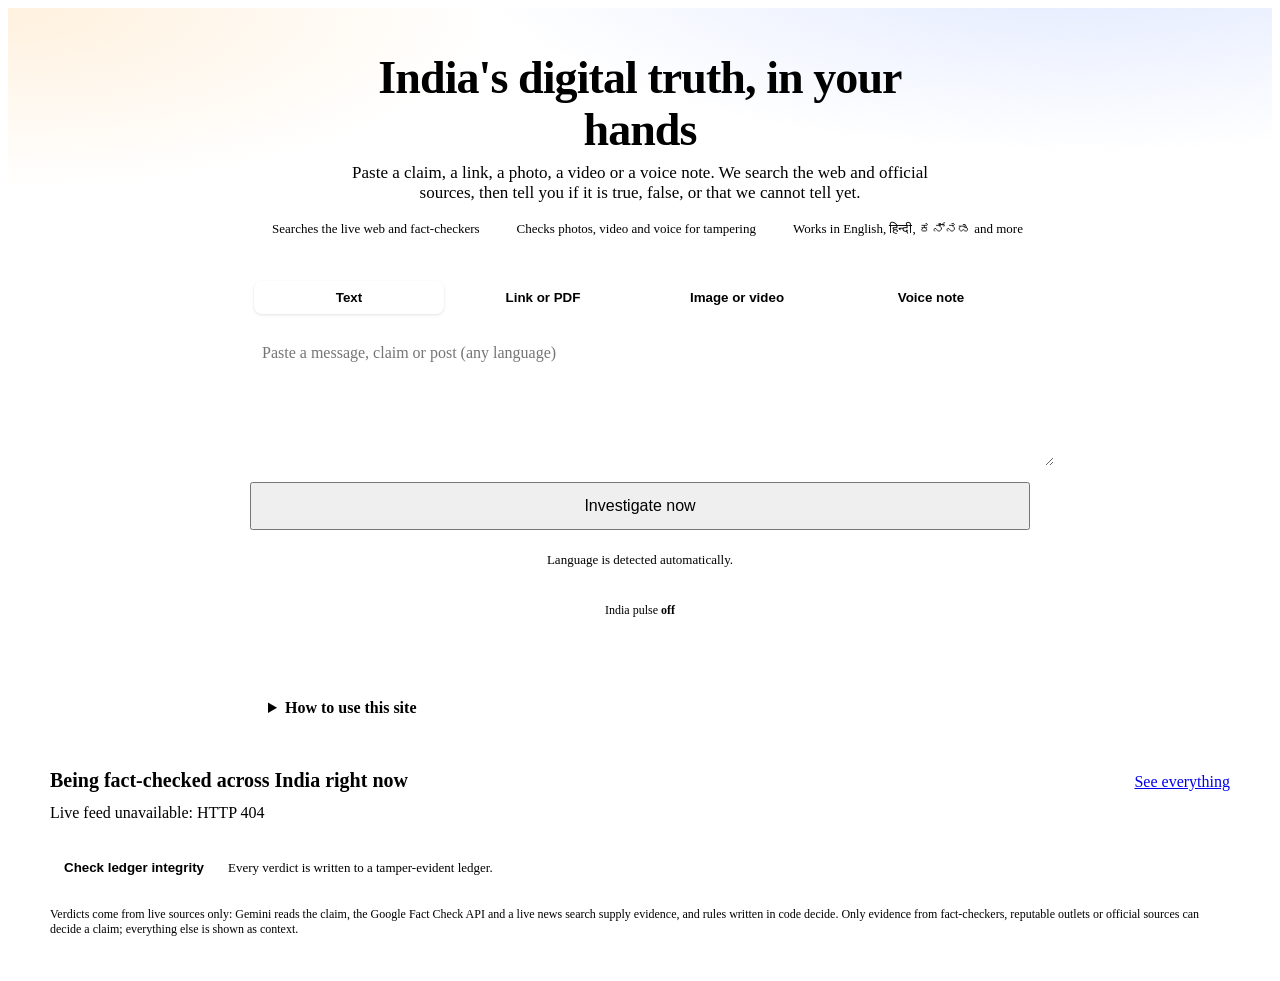
==== ui/index.html @ 0d8ef618 "F8-RK8: delete button for a session's stored checks; how-to block on the home page Co-Authored-By: C" ====
<!doctype html>
<html lang="en">
<head>
<meta charset="utf-8">
<meta name="viewport" content="width=device-width, initial-scale=1">
<title>SATYASUTRA</title>
<link rel="stylesheet" href="/static/jv.css">
<style>
  .wrap { max-width: 1180px; margin: 0 auto; padding: 0 16px; }
  .hero { background: radial-gradient(900px 300px at 85% -10%, #dfe7ff 0, transparent 70%), radial-gradient(700px 260px at 0% 0%, #fff1de 0, transparent 70%); padding: 44px 0 28px; }
  :root[data-theme="dark"] .hero { background: none; }
  .hero h1 { margin: 0 auto 8px; max-width: 14em; text-align: center; font-size: clamp(30px, 5vw, 46px); line-height: 1.12; letter-spacing: -.02em; }
  .hero .sub { text-align: center; color: var(--mute); max-width: 36em; margin: 0 auto 18px; font-size: 17px; }
  .feats { display: flex; justify-content: center; flex-wrap: wrap; gap: 10px 22px; margin: 0 0 22px; color: var(--mute); font-size: 13px; }
  .feats span { display: inline-flex; align-items: center; gap: 7px; }
  .feats i { width: 8px; height: 8px; border-radius: 50%; background: var(--accent); display: inline-block; }
  .card { background: var(--panel); border: 1px solid var(--line); border-radius: var(--radius); box-shadow: var(--shadow); padding: 18px; }
  .invest { max-width: 780px; margin: 0 auto; }
  .tabs { display: flex; gap: 4px; flex-wrap: wrap; background: var(--idle-soft); border-radius: 10px; padding: 4px; margin-bottom: 14px; }
  .tabs button { flex: 1; min-width: 70px; background: transparent; color: var(--mute); border: 0; border-radius: 8px; padding: 9px 10px; cursor: pointer; font-weight: 600; }
  .tabs button[aria-selected="true"] { background: var(--panel); color: var(--accent); box-shadow: 0 1px 3px rgba(15, 26, 58, .12); }
  .tabpanel[hidden] { display: none; }
  textarea, input[type=text] { width: 100%; background: var(--bg); color: var(--text); border: 1px solid var(--line); border-radius: 10px; padding: 12px; font: inherit; }
  textarea { min-height: 110px; resize: vertical; }
  .row { display: flex; gap: 8px; margin-top: 10px; flex-wrap: wrap; }
  .drop { display: block; border: 2px dashed var(--line); border-radius: 12px; padding: 26px 16px; text-align: center; color: var(--mute); cursor: pointer; background: var(--bg); }
  .drop:hover, .drop.over { border-color: var(--accent); background: var(--accent-soft); }
  .drop strong { display: block; color: var(--text); margin-bottom: 2px; }
  .drop + .drop { margin-top: 10px; }
  .cta { width: 100%; margin-top: 12px; padding: 13px; font-size: 16px; }
  .langs { text-align: center; color: var(--mute); font-size: 13px; margin-top: 12px; }
  .pills { display: flex; flex-wrap: wrap; gap: 8px; justify-content: center; margin-top: 14px; }
  .pill { background: var(--panel); border: 1px solid var(--line); border-radius: 999px; padding: 3px 12px; font-size: 12px; color: var(--mute); }
  .pill b { color: var(--text); } .pill.good b { color: var(--ok); } .pill.bad b { color: var(--bad); }
  .results { max-width: 780px; margin: 18px auto 0; display: grid; gap: 14px; }
  .results:empty { display: none; }
  .results > *:empty { display: none; }
  .sectionhead { display: flex; justify-content: space-between; align-items: baseline; margin: 34px 0 12px; }
  .sectionhead h2 { margin: 0; font-size: 20px; }
  .grid { display: grid; gap: 14px; grid-template-columns: repeat(auto-fill, minmax(260px, 1fr)); }
  .fc { display: flex; flex-direction: column; gap: 8px; }
  .fc .src { font-size: 12px; color: var(--mute); }
  .fc .txt { font-weight: 600; overflow-wrap: anywhere; flex: 1; }
  .fc .acts { display: flex; gap: 14px; font-size: 13px; }
  .fc .acts a { text-decoration: none; font-weight: 600; }
  .tag { display: inline-block; font-size: 11px; font-weight: 700; padding: 2px 8px; border-radius: 6px; background: var(--idle-soft); color: var(--idle); width: max-content; }
  .tag.fact { background: var(--ok-soft); color: var(--ok); } .tag.dis { background: var(--bad-soft); color: var(--bad); }
  .ledgerbar { display: flex; gap: 10px; align-items: center; flex-wrap: wrap; margin-top: 30px; color: var(--mute); font-size: 13px; }
  footer { max-width: 1180px; margin: 0 auto; padding: 24px 16px 36px; color: var(--mute); font-size: 12px; }

  /* verdict card */
  .claim { border: 1px solid var(--line); border-left-width: 6px; border-radius: 12px; padding: 16px; background: var(--panel); }
  .claim.t-bad { background: var(--bad-soft); border-color: var(--bad); } .claim.t-ok { background: var(--ok-soft); border-color: var(--ok); }
  .claim.t-warn { background: var(--warn-soft); border-color: var(--warn); } .claim.t-idle { background: var(--idle-soft); border-color: var(--idle); }
  .headline { font-size: 2rem; font-weight: 800; line-height: 1.1; margin-bottom: 4px; letter-spacing: -.01em; } .headline.bad { color: var(--bad); } .headline.ok { color: var(--ok); } .headline.warn { color: var(--warn); } .headline.idle { color: var(--idle); }
  .claim .q { margin: 8px 0 4px; font-weight: 600; font-size: 17px; }
  .advice { font-weight: 600; margin: 8px 0 10px; } .sect { font-weight: 700; margin-top: 12px; } ul.found { margin: 4px 0 8px; padding-left: 20px; } ul.found li { margin: 5px 0; } details.more { margin-top: 10px; }
  .badge { display: inline-block; padding: 2px 10px; border-radius: 6px; font-size: 12px; font-weight: 700; letter-spacing: .03em; color: #fff; }
  .REFUTED, .EDITED { background: var(--bad); } .SYNTHETIC, .SYNTHETIC_SUSPECTED, .MISSING_CONTEXT, .OUT_OF_CONTEXT { background: var(--warn); } .SUPPORTED { background: var(--ok); }
  .UNVERIFIABLE_YET, .NOT_A_CLAIM, .INCONCLUSIVE { background: var(--idle); }
  .small { color: var(--mute); font-size: 13px; }
  ul { margin: 6px 0 0; padding-left: 18px; }
  .err { color: var(--bad); margin-top: 10px; }
  .stage { position: relative; display: inline-block; max-width: 100%; margin-top: 12px; border: 1px solid var(--line); border-radius: 10px; overflow: hidden; line-height: 0; }
  .stage img { max-width: 100%; max-height: 360px; display: block; }
  .stage img.heat { position: absolute; inset: 0; width: 100%; height: 100%; max-height: none; opacity: .7; pointer-events: none; }
  .film { display: flex; gap: 8px; flex-wrap: wrap; margin-top: 12px; }
  .frame { width: 150px; } .frame .stage { margin-top: 0; width: 150px; } .frame .stage img { max-height: none; width: 100%; }
  .frame.flag .stage { border-color: var(--bad); box-shadow: 0 0 0 2px var(--bad); }
  .frame .cap { font-size: 12px; color: var(--mute); margin-top: 2px; }
  .toggle { margin-top: 6px; }
  .trace { border-left: 3px solid var(--accent-soft); padding-left: 12px; }
  .step { font-size: 13px; margin: 4px 0; color: var(--mute); } .step b { color: var(--text); font-weight: 600; }
  .step.run b::after { content: " ..."; color: var(--accent); } .step.tool { margin-left: 14px; }
  .chips { display: flex; flex-wrap: wrap; gap: 6px; margin-top: 8px; }
  .chip { border: 1px solid var(--line); border-radius: 999px; padding: 2px 10px; font-size: 12px; text-decoration: none; color: var(--text); background: var(--panel); }
  .spin { display: none; margin-left: 4px; color: var(--mute); align-self: center; }
  button.ghost, .toggle { background: transparent; color: var(--accent); border: 1px solid var(--line); border-radius: 8px; padding: 8px 14px; cursor: pointer; font-weight: 600; }
  button.ghost:disabled { opacity: .5; }
  .why{margin-top:8px}.whyrow{margin:6px 0;padding:6px 8px;border-left:3px solid var(--line)}.bar{display:inline-block;width:90px;height:8px;background:var(--idle-soft);border-radius:4px;vertical-align:middle;overflow:hidden}.bar>span{display:block;height:100%;background:var(--ok)}.bar>span.neg{background:var(--bad)}
</style>
</head>
<body>
<div class="hero">
  <div class="wrap">
    <h1>India's digital truth, in your hands</h1>
    <p class="sub">Paste a claim, a link, a photo, a video or a voice note. We search the web and official sources, then tell you if it is true, false, or that we cannot tell yet.</p>
    <div class="feats"><span><i></i>Searches the live web and fact-checkers</span><span><i></i>Checks photos, video and voice for tampering</span><span><i></i>Works in English, हिन्दी, ಕನ್ನಡ and more</span></div>

    <div class="card invest">
      <div class="tabs" role="tablist" id="tabs">
        <button role="tab" data-tab="text" aria-selected="true">Text</button>
        <button role="tab" data-tab="link" aria-selected="false">Link or PDF</button>
        <button role="tab" data-tab="image" aria-selected="false">Image or video</button>
        <button role="tab" data-tab="audio" aria-selected="false">Voice note</button>
      </div>

      <div class="tabpanel" data-panel="text">
        <textarea id="text" placeholder="Paste a message, claim or post (any language)"></textarea>
        <input type="hidden" id="uri">
        <button class="btn cta" id="go">Investigate now</button>
        <div class="row"><span class="spin" id="spin">working...</span></div>
      </div>

      <div class="tabpanel" data-panel="link" hidden>
        <div class="row" style="margin-top:0"><input type="text" id="pageUrl" placeholder="Paste a public web page address (https://...)" style="flex:1"><button class="btn" id="pageGo">Read page</button></div>
        <label class="drop" style="margin-top:10px"><input type="file" id="pdf" accept="application/pdf" hidden><strong>Drop a PDF circular here or click to choose</strong>PDF, read in code; only public pages, we never get past a login or a block</label>
      </div>

      <div class="tabpanel" data-panel="image" hidden>
        <label class="drop"><input type="file" id="file" accept="image/*,video/*" hidden><strong>Drop an image or video here or click to choose</strong>Checked against fact-checkers' past articles and for editing. AI-generated video and face-swaps are not detected.</label>
        <label class="drop"><input type="file" id="notice" accept="image/*" hidden><strong>A notice or message screenshot?</strong>We copy its text, then check links, scam wording and who it claims to be from.</label>
      </div>

      <div class="tabpanel" data-panel="audio" hidden>
        <label class="drop"><input type="file" id="audio" accept="audio/*,.ogg,.opus,.m4a,.mp3,.wav" hidden><strong>Drop a voice note here or click to choose</strong>We transcribe it, check what it says, and test whether the voice is synthetic.</label>
        <div id="voiceOut" class="small"></div>
      </div>
      <div class="langs">Language is detected automatically.</div>
    </div>
    <div class="pills" id="pills"></div>
  </div>
</div>

<div class="wrap">
  <div class="results">
    <div class="card trace" id="trace" style="display:none"></div>
    <div id="links"></div>
    <details class="card" style="margin-top:14px"><summary><b>How to use this site</b></summary>
      <ol>
        <li><b>Text:</b> paste a forwarded message or claim, press Investigate. You see each step live, then the verdict with its sources. "Cannot tell" is an honest answer.</li>
        <li><b>Link or PDF, Image or video, Voice note:</b> use the other tabs. Image and video checks show tampering signals, never "this is real".</li>
        <li><b>If a call feels like a scam:</b> open <a href="/guard">Call guard</a>, put the call on speaker, and watch the screen go amber or red.</li>
        <li><b>If private pictures are being shared or threatened:</b> open <a href="/help">Private help</a>. It keeps nothing and has a one-tap exit.</li>
        <li><b>After a check:</b> build a shareable Trust report, or delete the stored record of your checks.</li>
      </ol>
    </details>
    <div id="out"></div>
    <div id="act"></div>
    <div id="rep"></div>
    <div id="noticeOut"></div>
    <div id="docOut"></div>
    <div id="mediaOut"></div>
  </div>

  <div class="sectionhead"><h2>Being fact-checked across India right now</h2><a href="/officials">See everything</a></div>
  <div class="grid" id="clusters"><div class="small">Loading...</div></div>

  <div class="ledgerbar"><button class="ghost" id="chain">Check ledger integrity</button><span>Every verdict is written to a tamper-evident ledger.</span></div>
</div>

<footer>
  Verdicts come from live sources only: Gemini reads the claim, the Google Fact Check API and a live news search supply evidence, and rules written in code decide.
  Only evidence from fact-checkers, reputable outlets or official sources can decide a claim; everything else is shown as context.
</footer>

<script>
const $ = (id) => document.getElementById(id);
const el = (tag, cls, text) => { const e = document.createElement(tag); if (cls) e.className = cls; if (text !== undefined) e.textContent = text; return e; };

async function api(path, opts) {
  const r = await fetch(path, opts);
  let body = null;
  try { body = await r.json(); } catch (_) {}
  if (!r.ok) throw new Error((body && body.detail) ? (typeof body.detail === "string" ? body.detail : JSON.stringify(body.detail)) : "HTTP " + r.status);
  return body;
}

function pill(label, value, cls) {
  const p = el("span", "pill " + (cls || ""));
  p.append(label + " ");
  p.append(Object.assign(el("b"), { textContent: value }));
  return p;
}

async function refreshPills() {
  const box = $("pills"); const items = [];
  try { const s = await api("/pulse"); const ok = Object.values(s.sources).filter((x) => x.startsWith("ok")).length; items.push(pill("live Indian sources", ok + "/" + Object.keys(s.sources).length, "good"), pill("headlines read", s.headlines_read)); }
  catch (_) { items.push(pill("India pulse", "off", "bad")); }
  try { const h = await api("/health"); items.push(pill("ledger rows", h.ledger_entries)); } catch (_) {}
  box.replaceChildren(...items);
}

async function refreshClusters() {
  const box = $("clusters");
  try {
    const d = await api("/pulse");
    const when = (iso) => { if (!iso) return ""; const m = Math.round((Date.now() - new Date(iso)) / 60000); return m < 90 ? Math.max(m, 1) + " min ago" : m < 2880 ? Math.round(m / 60) + " h ago" : Math.round(m / 1440) + " d ago"; };
    const rows = [...d.rumours.slice(0, 6).map((r) => ({ text: r.text, tag: "Fact-checked by " + r.outlet, cls: "fact", at: r.published_at, url: r.url, dis: r.topic === "disaster" })), ...d.stories.filter((g) => g.language === "en").slice(0, 3).map((g) => ({ text: g.text, tag: g.size + " outlets carry it", cls: "", at: g.latest, url: g.items[0].url, dis: g.topic === "disaster" }))];
    if (!rows.length) { box.textContent = "Nothing yet."; return; }
    box.replaceChildren(...rows.map((c) => {
      const card = el("div", "card fc"); const tag = el("span", "tag " + (c.dis ? "dis" : c.cls), c.dis ? "Disaster-related" : c.tag);
      card.append(tag, el("div", "txt", c.text), el("div", "src", (c.dis ? c.tag + " · " : "") + when(c.at)));
      const acts = el("div", "acts"); const a = el("a", "", "Read"); a.href = c.url; a.target = "_blank"; a.rel = "noopener";
      const use = el("a", "", "Check this"); use.href = "#"; use.onclick = (e) => { e.preventDefault(); selectTab("text"); $("text").value = c.text; $("uri").value = ""; window.scrollTo({ top: 0, behavior: "smooth" }); $("text").focus(); };
      acts.append(use, a); card.append(acts); return card;
    }));
  } catch (e) { box.textContent = "Live feed unavailable: " + e.message; }
}

function selectTab(name) {
  document.querySelectorAll("#tabs button").forEach((b) => b.setAttribute("aria-selected", String(b.dataset.tab === name)));
  document.querySelectorAll(".tabpanel").forEach((p) => { p.hidden = p.dataset.panel !== name; });
}
document.querySelectorAll("#tabs button").forEach((b) => { b.onclick = () => selectTab(b.dataset.tab); });
document.querySelectorAll("label.drop").forEach((drop) => {
  const input = drop.querySelector("input[type=file]"), title = drop.querySelector("strong"), first = title.textContent;
  ["dragenter", "dragover"].forEach((ev) => drop.addEventListener(ev, (e) => { e.preventDefault(); drop.classList.add("over"); }));
  ["dragleave", "drop"].forEach((ev) => drop.addEventListener(ev, (e) => { e.preventDefault(); drop.classList.remove("over"); }));
  drop.addEventListener("drop", (e) => { if (e.dataTransfer.files.length) { input.files = e.dataTransfer.files; input.dispatchEvent(new Event("change", { bubbles: true })); } });
  input.addEventListener("change", () => { title.textContent = input.files.length ? input.files[0].name : first; });
});

const SVG = "http://www.w3.org/2000/svg";
function spreadChart(timeline) {
  const w = 320, h = 90, top = Math.max(1, ...timeline.map((p) => p.posts));
  const svg = document.createElementNS(SVG, "svg"); svg.setAttribute("viewBox", "0 0 " + w + " " + h); svg.setAttribute("width", "100%");
  const line = (key, color) => {
    const pts = timeline.map((p, i) => (i * w / Math.max(1, timeline.length - 1)).toFixed(1) + "," + (h - 4 - (p[key] / top) * (h - 8)).toFixed(1)).join(" ");
    const pl = document.createElementNS(SVG, "polyline"); pl.setAttribute("points", pts); pl.setAttribute("fill", "none"); pl.setAttribute("stroke", color); pl.setAttribute("stroke-width", "2"); return pl;
  };
  svg.append(line("posts", "#6ea8fe"), line("accounts", "#f0b429"));
  return svg;
}

function fmtSpan(s) { return s < 90 ? Math.round(s) + " s" : (s / 60).toFixed(1) + " min"; }

async function showTrace(id) {
  const sec = $("traceSection"), box = $("traceOut"); sec.hidden = false; box.textContent = "Loading...";
  try {
    const t = await api("/fastclock/cluster/" + id);
    const parts = [];
    if (t.first_post) {
      const f = el("div", "claim"); f.append(el("div", "small", "First post we saw (account " + t.first_post.account + ", " + new Date(t.first_post.seen_at).toLocaleTimeString() + ")"), el("div", "q", t.first_post.text));
      if (t.first_post.url) { const a = el("a", "", "open post"); a.href = t.first_post.url; a.target = "_blank"; a.rel = "noopener"; f.append(a); }
      parts.push(f);
    }
    parts.push(el("div", "small", t.posts_seen + " posts from " + t.distinct_accounts_stored + " accounts over " + fmtSpan(t.span_s) + (t.stored_all_posts ? "" : " (only the earliest " + t.posts_stored + " posts are stored; accounts counted among those)")));
    const legend = el("div", "small"); legend.append(Object.assign(el("span"), { textContent: "blue: posts, yellow: distinct accounts (cumulative)" })); parts.push(spreadChart(t.timeline), legend);
    if (t.variants.length > 1) {
      parts.push(el("div", "small", "Wording changes (" + t.variants_total + " distinct versions):"));
      t.variants.forEach((v, i) => {
        const d = el("div", "claim"); d.append(el("div", "small", "version " + (i + 1) + " - first seen +" + fmtSpan(v.first_seen_s) + ", " + v.posts + " post(s)"));
        if (v.diff_from_previous.length) d.append(el("div", "small", v.diff_from_previous.map((o) => (o.op === "added" ? "+ " : "- ") + o.text).join("   ")));
        else d.append(el("div", "q", v.text));
        parts.push(d);
      });
    }
    parts.push(el("div", "small", t.scope_note));
    box.replaceChildren(...parts);
  } catch (e) { box.textContent = "Trace unavailable: " + e.message; }
}

async function spreadLine(text, box) {
  try {
    const m = await api("/pulse/match?text=" + encodeURIComponent(text));
    if (!m.stories.length && !m.fact_checks.length) { box.textContent = "Not in today's Indian headlines or in the fact-checkers' latest articles that we read (this does not mean it is not spreading, e.g. on WhatsApp)."; return; }
    box.textContent = "Already in the news right now: ";
    m.fact_checks.forEach((r) => { const a = el("a", "", r.outlet + " fact-check"); a.href = r.url; a.target = "_blank"; a.rel = "noopener"; box.append(a, " "); });
    m.stories.forEach((g) => box.append(el("span", "", g.size + " outlets (" + g.outlets.slice(0, 3).join(", ") + ") ")));
  } catch (_) { box.textContent = ""; }
}

function bar(v) {
  const w = el("span", "bar"); const i = el("span", v < 0 ? "neg" : ""); i.style.width = Math.min(100, Math.abs(v) * 100) + "%"; w.append(i); return w;
}

function explainClaim(x) {
  const d = el("details", "why"); d.append(el("summary", "", "Why this verdict (SHAP-style breakdown)"));
  d.append(el("div", "small", x.method));
  if (!x.evidence.length) d.append(el("div", "small", "No evidence was found, so there is nothing to attribute."));
  x.evidence.forEach((r) => {
    const row = el("div", "whyrow");
    row.append(el("div", "", (r.publisher || "source") + (r.rating ? ": " + r.rating : "") + (r.decided ? "  [used to decide]" : "  [not used]")));
    if (r.shapley !== null) { const line = el("div", "small"); line.append(bar(r.shapley), " credit " + r.shapley.toFixed(2)); row.append(line); }
    row.append(el("div", "small", r.flips_verdict_if_removed ? "Removing this would change the verdict." : "Removing this alone would not change the verdict."));
    if (r.why_not_used) row.append(el("div", "small", "Why not used: " + r.why_not_used));
    if (r.words) row.append(el("div", "small", "Shared words: " + (r.words.shared.join(", ") || "none") + ". Only in the claim: " + (r.words.only_in_claim.join(", ") || "none") + ". Only in the review: " + (r.words.only_in_review.join(", ") || "none") + "."));
    d.append(row);
  });
  if (x.counterfactuals.length) { d.append(el("div", "small", "What would change it")); const u = el("ul"); x.counterfactuals.forEach((c) => u.append(el("li", "small", c))); d.append(u); }
  d.append(el("div", "small", x.not_attributed));
  return d;
}

function explainMedia(x) {
  const d = el("details", "why"); d.append(el("summary", "", "Why this result (SHAP-style breakdown)"));
  d.append(el("div", "small", x.method));
  x.signals.forEach((s) => {
    const row = el("div", "whyrow"); row.append(el("div", "", s.signal));
    if (s.score !== undefined) row.append(el("div", "small", s.score === null ? "no score" : "score " + s.score.toFixed(2) + ", cut " + s.cut + ", " + (s.over_cut ? "over" : "under") + " the cut by " + Math.abs(s.margin).toFixed(2)));
    else row.append(el("div", "small", s.matches + " match(es). " + s.meaning));
    const line = el("div", "small"); line.append(bar(s.shapley), " credit " + s.shapley.toFixed(2)); row.append(line);
    d.append(row);
  });
  d.append(el("div", "small", x.pixel_level));
  return d;
}

async function newsLine(text, box) {
  try {
    const n = await api("/news/check?text=" + encodeURIComponent(text));
    if (n.status === "reported") {
      box.append("In the news (context, not proof that it is true): ");
      n.hits.forEach((h, i) => { const a = el("a", "", h.publisher + ": " + h.title); a.href = h.url; a.target = "_blank"; a.rel = "noopener"; if (i) box.append(" | "); box.append(a); });
    } else box.textContent = n.note;
  } catch (_) { box.textContent = ""; }
}

let deva = null;
function loadFont() {
  if (!deva) { deva = new FontFace("NotoDeva", "url(/assets/fonts/NotoSansDevanagari.ttf)"); deva.load().then((f) => document.fonts.add(f)).catch(() => {}); }
  return deva.loaded || Promise.resolve();
}

function wrap(ctx, text, maxW) {
  const lines = []; let line = "";
  text.split(/\s+/).forEach((w) => { const t = line ? line + " " + w : w; if (ctx.measureText(t).width > maxW && line) { lines.push(line); line = w; } else line = t; });
  if (line) lines.push(line);
  return lines;
}

async function drawCard(spec) {
  await loadFont();
  const W = 1080, pad = 64, font = (px, w) => (w || "") + " " + px + "px NotoDeva, system-ui, sans-serif";
  const c = document.createElement("canvas"), ctx = c.getContext("2d"); c.width = W; c.height = 2000;
  const blocks = [["claim_label", 30, "600"], ["claim", 44, ""], ["sentence", 38, ""], ["source", 30, ""]];
  const measure = (text, px, w) => { ctx.font = font(px, w); return wrap(ctx, text, W - 2 * pad); };
  const claimLines = measure(spec.claim, 44, ""), sentLines = measure(spec.sentence, 38, ""), srcLines = measure(spec.links[0].replace(/^https:\/\//, ""), 28, "");
  const head = 190, height = head + 60 + 40 + claimLines.length * 58 + 50 + sentLines.length * 52 + 64 + 36 + srcLines.length * 40 + 60 + 50 + 80;
  c.height = height; ctx.fillStyle = "#fff"; ctx.fillRect(0, 0, W, height);
  ctx.fillStyle = spec.color; ctx.fillRect(0, 0, W, head);
  ctx.fillStyle = "#fff"; ctx.font = font(78, "700"); ctx.textBaseline = "middle"; ctx.fillText(spec.headline, pad, head / 2);
  let y = head + 60; ctx.textBaseline = "alphabetic"; ctx.fillStyle = "#555"; ctx.font = font(28, "600"); ctx.fillText(spec.claim_label, pad, y);
  y += 40; ctx.fillStyle = "#111"; ctx.font = font(44, ""); claimLines.forEach((l) => { y += 58; ctx.fillText(l, pad, y); });
  y += 50; ctx.font = font(38, ""); sentLines.forEach((l) => { y += 52; ctx.fillText(l, pad, y); });
  y += 64; ctx.fillStyle = "#555"; ctx.font = font(26, "600"); ctx.fillText(spec.source_label, pad, y);
  ctx.fillStyle = "#0b57d0"; ctx.font = font(28, ""); srcLines.forEach((l) => { y += 40; ctx.fillText(l, pad, y); });
  y += 60; ctx.fillStyle = "#111"; ctx.font = font(32, "700"); ctx.fillText(spec.footer, pad, y);
  y += 50; ctx.fillStyle = "#777"; ctx.font = font(24, ""); ctx.fillText(spec.ledger, pad, y);
  return c;
}

async function makeCard(claim, box) {
  box.textContent = "Making the card...";
  try {
    const spec = await api("/card/spec", { method: "POST", headers: { "Content-Type": "application/json" }, body: JSON.stringify({ claim }) });
    const canvas = await drawCard(spec); canvas.style.maxWidth = "100%"; canvas.style.border = "1px solid #8884"; canvas.style.borderRadius = "8px";
    const dl = el("a", "", "Download the card (PNG)"); dl.href = "#"; dl.onclick = (e) => { e.preventDefault(); canvas.toBlob((b) => { const u = URL.createObjectURL(b), a = document.createElement("a"); a.href = u; a.download = spec.filename + ".png"; a.click(); setTimeout(() => URL.revokeObjectURL(u), 1000); }); };
    box.replaceChildren(canvas, el("div"), dl, el("div", "small", "The card carries the answer and the source link, never the original image or video. " + (spec.lang === "hi" ? "The Hindi wording has not been reviewed by a native speaker." : "")));
  } catch (e) { box.textContent = e.message; }
}

const SAY = {
  REFUTED: ["This is false.", "bad", "Do not forward it. Share the correction instead."],
  SUPPORTED: ["This checks out.", "ok", "A trusted fact-check agrees with it."],
  MISSING_CONTEXT: ["This is misleading.", "warn", "Part of it may be true, but important context is missing. Do not forward it as it is."],
  UNVERIFIABLE_YET: ["We can't confirm this yet.", "idle", "Do not forward it until a source you trust confirms it."],
  NOT_A_CLAIM: ["There is nothing here to check.", "idle", ""],
};
const SURE = { high: "We are confident in this.", medium: "We are fairly sure.", low: "There is little to go on, so treat this as a first look." };

function renderClaim(c) {
  const [headline, tone, advice] = SAY[c.label] || [c.label, "idle", ""];
  const box = el("div", "claim t-" + tone);
  const head = el("div", "headline " + tone, headline);
  box.append(head, el("div", "q", "“" + c.text + "”"));
  if (c.quote && c.quote !== c.text) box.append(el("div", "small", "original: " + c.quote));
  box.append(el("div", "small", SURE[c.confidence_band] || ""));
  const viaNews = c.label === "SUPPORTED" && c.citations && c.citations.length && c.citations.every((e) => e.route === "web");
  if (advice) box.append(el("div", "advice", viaNews ? "Several reputable news outlets report this as fact. News can repeat itself and can be wrong, so this is a good sign, not a guarantee." : advice));

  const found = el("ul", "found"); box.append(el("div", "sect", "What we found"), found);
  if (c.citations && c.citations.length) {
    c.citations.filter((e) => e.route === "web").forEach((e) => { const li = el("li"); const a = el("a", "", e.publisher); a.href = e.url; a.target = "_blank"; a.rel = "noopener"; li.append(a, ": “" + e.reviewed_claim + "” " + (e.reviewed_at ? "(" + e.reviewed_at.slice(0, 10) + ") " : "") + (e.role === "supports" ? "– reports it as fact." : "– says it is false.")); found.append(li); });
    const groups = new Map();
    c.citations.filter((e) => e.route !== "web").forEach((e) => { const k = (e.publisher || "") + "|" + (e.rating || ""); if (!groups.has(k)) groups.set(k, { e, n: 0 }); groups.get(k).n++; });
    groups.forEach(({ e, n }) => { const li = el("li"); const a = el("a", "", e.publisher || "A fact-checker"); a.href = e.url; a.target = "_blank"; a.rel = "noopener"; li.append(a, " rated this claim " + (e.rating ? "“" + e.rating + "”" : "(see the link)") + (n > 1 ? " (" + n + " reviews)" : "") + "."); found.append(li); });
  } else found.append(el("li", "", "No fact-checker we search has covered this claim."));
  (c.reasons || []).filter((r) => r.startsWith("web news search unavailable") || r.startsWith("official-text check unavailable")).forEach((r) => found.append(el("li", "err", "One of our live checks could not run just now (" + r.slice(r.indexOf("(") + 1, r.indexOf(")")) + "), so \"nothing found\" may not be the real answer. Press Verify again in a minute.")));
  const news = el("li"); found.append(news); if (c.label === "UNVERIFIABLE_YET" || c.label === "NOT_A_CLAIM") newsLine(c.text, news); else news.remove();
  const spread = el("li"); found.append(spread); spreadLine(c.text, spread);
  if (c.entities && c.entities.length) {
    c.entities.filter((e) => e.died).forEach((e) => found.append(el("li", "", "Wikidata lists a date of death for " + e.label + ": " + e.died + (e.died_references ? " (the entry cites " + e.died_references + " source" + (e.died_references > 1 ? "s" : "") + ")" : " (no source cited)") + ". It is volunteer-edited and can be wrong, so this is a hint, not a check.")));
    const chips = el("div", "chips");
    c.entities.forEach((e) => { const a = el("a", "chip", e.label + (e.description ? " - " + e.description : "")); a.href = e.url; a.target = "_blank"; a.rel = "noopener"; a.title = "Wikidata " + e.id + " (context only)"; chips.append(a); });
    box.append(el("div", "small", "People and things named in it:"), chips);
  }
  if (["REFUTED", "SUPPORTED", "MISSING_CONTEXT"].includes(c.label) && ["medium", "high"].includes(c.confidence_band)) {
    const cardBox = el("div", "small"); const b = el("button", "ghost toggle", "Make a shareable correction card"); b.onclick = () => makeCard(c, cardBox); box.append(b, cardBox);
  }

  const more = el("details", "more"); more.append(el("summary", "small", "How we decided (for auditors)"));
  if (c.reasons && c.reasons.length) { const u = el("ul"); c.reasons.forEach((r) => u.append(el("li", "", r))); more.append(u); }
  if (c.related && c.related.length) {
    more.append(el("div", "small", "Related reviews (not used to decide)"));
    const u = el("ul");
    c.related.forEach((r) => { const li = el("li"); const a = el("a", "", (r.publisher || "source") + ": " + (r.rating || "")); a.href = r.url; a.target = "_blank"; a.rel = "noopener"; li.append(a, " ", el("span", "small", "match " + r.relevance + ". " + r.why_not_used)); u.append(li); });
    more.append(u);
  }
  if (c.explanation && c.explanation.method) more.append(explainClaim(c.explanation));
  const foot = el("div", "small"); const a = el("a", "", "ledger entry #" + c.ledger_seq + " (tamper-evident record of this answer)"); a.href = "/ledger/" + c.ledger_seq; a.target = "_blank"; foot.append(a);
  more.append(foot); box.append(more);
  return box;
}

function showResult(body, out) {
  out.replaceChildren();
  if (!body.claims.length) out.append(el("div", "claim small", "No checkable claim found in this text (" + body.extraction.status + "). Opinions and chatter are not claims."));
  body.claims.forEach((c) => out.append(renderClaim(c)));
}

const RECS = {};
const safeName = (f) => f.name.replace(/[^\x20-\x7e]/g, "_").slice(0, 100);
function remember(kind, id) {
  try { const h = JSON.parse(localStorage.getItem("jv_history") || "[]"); if (!h.includes(id)) { h.unshift(id); localStorage.setItem("jv_history", JSON.stringify(h.slice(0, 200))); } } catch (_) {}
}
function offerReport(kind, id) {
  if (!id) return;
  remember(kind, id);
  RECS[kind] = id;
  const box = $("rep"); box.replaceChildren();
  const n = Object.keys(RECS).length;
  const card = el("div", "claim"); card.append(el("div", "small", "Trust report: one page with the verdict, the evidence, the sources, the graph and the limits, as a shareable link. It covers " + n + " submission" + (n > 1 ? "s" : "") + " from this session (" + Object.keys(RECS).join(", ") + ")."));
  const mk = (lang, label) => { const b = el("button", "ghost toggle", label); b.onclick = async () => { b.disabled = true; try { const r = await api("/report/build", { method: "POST", headers: { "Content-Type": "application/json" }, body: JSON.stringify({ record_ids: Object.values(RECS), lang }) }); window.open(r.url, "_blank"); } catch (e) { card.append(el("div", "err", "Could not build the report: " + e.message)); } b.disabled = false; }; return b; };
  const clear = el("button", "ghost toggle", "Start a new report"); clear.onclick = () => { Object.keys(RECS).forEach((k) => delete RECS[k]); box.replaceChildren(); };
  const del = el("button", "ghost toggle", "Delete these checks"); del.onclick = async () => {
    if (!confirm("Delete the stored record of these checks from the server and from this browser?")) return;
    const ids = Object.values(RECS);
    await Promise.all(ids.map((i) => fetch("/records/" + i, { method: "DELETE" }).catch(() => {})));
    try { const h = JSON.parse(localStorage.getItem("jv_history") || "[]").filter((x) => !ids.includes(x)); localStorage.setItem("jv_history", JSON.stringify(h)); } catch (_) {}
    Object.keys(RECS).forEach((k) => delete RECS[k]); box.replaceChildren(el("div", "small", "Deleted."));
  };
  card.append(mk("en", "Build trust report"), " ", mk("hi", "रिपोर्ट हिन्दी में"), " ", clear, " ", del);
  box.append(card);
}

function streamAgent(text) {
  return new Promise((resolve) => {
    const trace = $("trace"), out = $("out");
    trace.style.display = ""; trace.replaceChildren();
    const open = {}; let gotResult = false;
    const es = new EventSource("/agent/stream?text=" + encodeURIComponent(text));
    const add = (cls, label, detail) => { const d = el("div", "step " + cls); d.append(Object.assign(el("b"), { textContent: label }), detail ? " " + detail : ""); trace.append(d); return d; };
    const finish = () => {
      es.close();
      if (trace.children.length && !trace.querySelector("details")) { const d = el("details"); d.append(el("summary", "small", "How the check ran (" + trace.children.length + " steps)")); [...trace.children].forEach((c) => d.append(c)); trace.append(d); }
      resolve(gotResult);
    };
    es.addEventListener("node_started", (m) => { const e = JSON.parse(m.data); open[e.node] = add("run", e.node); });
    es.addEventListener("tool_call", (m) => { const e = JSON.parse(m.data); add("tool", e.data.name, e.data.summary); });
    es.addEventListener("node_finished", (m) => { const e = JSON.parse(m.data); if (open[e.node]) { open[e.node].classList.remove("run"); open[e.node].append(" " + e.elapsed_ms + " ms"); } });
    es.addEventListener("error", (m) => { if (m.data) { const e = JSON.parse(m.data); add("", "failed", (e.node || "") + " " + e.data.type); out.replaceChildren(el("div", "err", e.data.type === "ModelBusy" ? "The language model is at its free-tier limit or unreachable right now. Nothing was checked and nothing was guessed. If it is the per-minute limit, try again shortly; if it is the daily allowance, it resets later and waiting a minute will not help." : "The run stopped at " + (e.node || "a step") + " (" + e.data.type + "). No verdict was guessed.")); finish(); } else if (!gotResult) { finish(); } });
    es.addEventListener("result", (m) => { gotResult = true; const b = JSON.parse(m.data); showResult(b, out); showActions(text, b); offerReport("claims", b.record_id); });
    es.addEventListener("run_finished", () => { setTimeout(finish, 300); });
  });
}

const LINK_CLASS = { lookalike: "err", similar_name: "err", shortened: "claim", gov_style: "claim", unknown: "claim", official: "claim" };
async function checkLinks(text) {
  const box = $("links"); box.replaceChildren();
  try {
    const d = await api("/links/check?text=" + encodeURIComponent(text));
    d.links.filter((l) => l.status !== "unknown").forEach((l) => {
      const row = el("div", LINK_CLASS[l.status] || "claim");
      row.append(Object.assign(el("b"), { textContent: l.status === "official" ? "Official link: " : l.status === "shortened" ? "Shortened link: " : l.status === "gov_style" ? "Government-style link: " : "Possible lookalike link: " }), l.reason + ".");
      box.append(row);
    });
    if (d.links.some((l) => l.status === "lookalike" || l.status === "similar_name")) box.append(el("div", "small", "Do not open it or enter details. We checked the name only and never opened the link. To report a cyber fraud, use the official national portal or call the helpline from the official website."));
  } catch (_) {}
}

async function showActions(text, body) {
  const box = $("act"); box.replaceChildren();
  try {
    const labels = body.claims.map((c) => c.label), seqs = body.claims.map((c) => c.ledger_seq).filter((s) => s != null);
    const p = await api("/act/plan", { method: "POST", headers: { "Content-Type": "application/json" }, body: JSON.stringify({ text, ledger_seqs: seqs, labels }) });
    if (p.intent === "none") return;
    const card = el("div", "claim"); card.append(el("div", "small", "What to do next - " + p.why));
    p.routes.forEach((r) => {
      const row = el("div", "q"); row.append(Object.assign(el("b"), { textContent: r.title + (r.contact ? " (" + r.contact + ")" : "") }), el("div", "small", r.detail));
      if (r.url) { const a = el("a", "", r.url); a.href = r.url; a.target = "_blank"; a.rel = "noopener"; row.append(a); }
      card.append(row);
    });
    const dl = el("a", "", "Download evidence pack (text file)"); dl.href = URL.createObjectURL(new Blob([p.pack], { type: "text/plain" })); dl.download = "evidence-pack.txt";
    card.append(dl, el("div", "small", p.notice)); box.append(card);
  } catch (_) {}
}

async function verify() {
  const text = $("text").value.trim(), uri = $("uri").value.trim();
  const out = $("out"); out.replaceChildren();
  if (!text && !uri) return;
  $("go").disabled = true; $("spin").style.display = "inline";
  checkLinks(text || uri);
  if (!uri) {
    $("act").replaceChildren();
    const got = await streamAgent(text);
    if (!got) showActions(text, { claims: [] });
    if (!got && !out.childNodes.length) out.append(el("div", "claim small", "No checkable claim found in this text. Opinions and chatter are not claims."));
    $("go").disabled = false; $("spin").style.display = "none"; refreshPills();
    return;
  }
  $("trace").style.display = "none";
  try {
    const body = await api("/verify", { method: "POST", headers: { "Content-Type": "application/json" }, body: JSON.stringify(uri ? { uri } : { text }) });
    const meta = el("div", "small");
    meta.textContent = body.from_cache ? "answered from cache" : "computed just now";
    out.append(meta);
    if (!body.claims.length) out.append(el("div", "claim small", "No checkable claim found in this text (" + body.extraction.status + "). Opinions and chatter are not claims."));
    body.claims.forEach((c) => out.append(renderClaim(c)));
  } catch (e) { out.append(el("div", "err", "Could not verify: " + e.message)); }
  finally { $("go").disabled = false; $("spin").style.display = "none"; refreshPills(); }
}

async function chain() {
  const out = $("out");
  try { const r = await api("/ledger/verify"); out.prepend(el("div", "claim", r.ok ? "Ledger intact: " + r.checked + " entries verified." : "Ledger BROKEN at entry " + r.first_bad_seq + ": " + r.reason)); }
  catch (e) { out.prepend(el("div", "err", e.message)); }
}

async function checkVideo(f, out) {
  out.append(el("div", "small", "Sampling frames and running TruFor on each. This can take a little while."));
  try {
    const r = await fetch("/video/check", { method: "POST", headers: { "x-filename": safeName(f) }, body: f });
    const body = await r.json();
    offerReport("video", body.record_id);
    if (!r.ok) throw new Error(typeof body.detail === "string" ? body.detail : JSON.stringify(body.detail));
    out.replaceChildren();
    const film = el("div", "film"); const heats = [];
    body.frames.forEach((fr) => {
      const box = el("div", "frame" + (fr.flagged ? " flag" : "")); const stage = el("div", "stage");
      if (fr.thumb_jpeg_b64) { const img = el("img"); img.src = "data:image/jpeg;base64," + fr.thumb_jpeg_b64; stage.append(img); }
      if (fr.heatmap_png_b64) { const h = el("img", "heat"); h.src = "data:image/png;base64," + fr.heatmap_png_b64; h.style.display = "none"; stage.append(h); heats.push(h); }
      box.append(stage, el("div", "cap", fr.at_s.toFixed(1) + " s  " + (fr.score === null ? "no score" : "edit " + fr.score.toFixed(2)) + (fr.ai_score != null ? ", AI " + fr.ai_score.toFixed(2) : "")));
      film.append(box);
    });
    out.append(film);
    if (heats.length) { const b = el("button", "ghost toggle", "Show heatmaps"); b.onclick = () => { const on = heats[0].style.display === "none"; heats.forEach((h) => (h.style.display = on ? "" : "none")); b.textContent = on ? "Hide heatmaps" : "Show heatmaps"; }; out.append(b); }
    const card = el("div", "claim"); const head = el("div");
    head.append(el("span", "badge " + body.label, body.label.replaceAll("_", " ")), " ", el("span", "small", body.duration_s + " s video, " + body.frames.length + " frames sampled"));
    card.append(head);
    const ul = el("ul"); body.reasons.forEach((x) => ul.append(el("li", "", x))); card.append(ul);
    out.append(card);
  } catch (e) { out.replaceChildren(el("div", "err", "Could not check the video: " + e.message)); }
}

async function checkImage() {
  const f = $("file").files[0]; const out = $("mediaOut"); out.replaceChildren();
  if (!f) return;
  if (f.type.startsWith("video/")) return checkVideo(f, out);
  out.append(el("div", "small", "Analysing " + f.name + " ..."));
  try {
    const r = await fetch("/media/check", { method: "POST", headers: { "x-filename": safeName(f) }, body: f });
    const body = await r.json();
    offerReport("image", body.record_id);
    if (!r.ok) throw new Error(typeof body.detail === "string" ? body.detail : JSON.stringify(body.detail));
    out.replaceChildren();
    const stage = el("div", "stage"); const img = el("img"); img.src = URL.createObjectURL(f); stage.append(img);
    let heat = null;
    if (body.heatmap_png_b64) { heat = el("img", "heat"); heat.src = "data:image/png;base64," + body.heatmap_png_b64; stage.append(heat); }
    out.append(stage);
    if (heat) { const b = el("button", "ghost toggle", "Hide heatmap"); b.onclick = () => { heat.style.display = heat.style.display === "none" ? "" : "none"; b.textContent = heat.style.display === "none" ? "Show heatmap" : "Hide heatmap"; }; out.append(b); }
    const card = el("div", "claim"); const head = el("div");
    const clean = body.label === "INCONCLUSIVE" && body.forensics.available && !body.matches.length;
    head.append(el("span", "badge " + (clean ? "SUPPORTED" : body.label), clean ? "NO SIGN OF EDITING OR AI" : body.label.replaceAll("_", " ")));
    if (body.forensics.available) head.append(" ", el("span", "small", "edit score " + body.forensics.score.toFixed(2) + (body.forensics.ai_score != null ? ", AI-generated score " + body.forensics.ai_score.toFixed(2) : "") + " (" + body.forensics.device + ", " + body.forensics.seconds + " s)"));
    card.append(head);
    const ul = el("ul"); body.reasons.forEach((x) => ul.append(el("li", "", x)));
    if (clean) {
      card.append(el("div", "", "Both detectors came back clean and it is not a known debunked image, so it most likely is what it looks like."),
                  el("div", "small", "That is not a guarantee. In our tests the edit detector missed about 4 in 10 spliced photos after sharing and the AI detector missed about 1 in 10 AI images, and neither detects face swaps. If it matters, ask where the photo first appeared."));
      const d = el("details"); d.append(el("summary", "small", "What each check found"), ul); card.append(d);
    } else card.append(ul);
    if (body.matches.length) {
      card.append(el("div", "small", "Seen in fact-checks"));
      const m = el("ul");
      body.matches.forEach((h) => { const li = el("li"); const a = el("a", "", h.publisher + ": " + h.title); a.href = h.article_url; a.target = "_blank"; a.rel = "noopener"; li.append(a, " ", el("span", "small", "distance " + h.distance + (h.mirrored ? ", mirrored" : "") + (h.reviewed_at ? ", reviewed " + h.reviewed_at.slice(0, 10) : ""))); m.append(li); });
      card.append(m);
    }
    if (body.explanation && body.explanation.method) card.append(explainMedia(body.explanation));
    out.append(card);
  } catch (e) { out.replaceChildren(el("div", "err", "Could not check the image: " + e.message)); }
}

async function checkVoice() {
  const f = $("audio").files[0], box = $("voiceOut"); box.replaceChildren();
  if (!f) return;
  box.textContent = "Reading the voice note...";
  try {
    const t = await api("/voice/transcribe", { method: "POST", headers: { "Content-Type": "application/octet-stream" }, body: await f.arrayBuffer() });
    box.replaceChildren(el("div", "", "Transcript (" + t.language + ", " + Math.round(t.language_prob * 100) + "% sure of the language, " + t.seconds + " s): " + t.text));
    offerReport("voice", t.record_id);
    if (t.language_uncertain) box.append(el("div", "", "The language is uncertain, so the words may be wrong. Check the text before verifying."));
    box.append(el("div", "", t.note));
    try {
      const a = await api("/audio/check", { method: "POST", headers: { "Content-Type": "application/octet-stream" }, body: await f.arrayBuffer() });
      const suspect = a.label === "SYNTHETIC_SUSPECTED";
      const v = el("div", suspect ? "err" : "", (suspect ? "Voice: possibly synthetic or cloned. " : "Voice: no sign of synthetic speech found (this does not prove it is a real voice). ") + a.reasons.join(" "));
      box.append(v, el("div", "small", a.note)); offerReport("audio", a.record_id);
    } catch (e) { box.append(el("div", "small", "Voice check not run: " + e.message)); }
    $("text").value = t.text; $("uri").value = "";
    if (t.text.trim()) verify();
  } catch (e) { box.textContent = "Could not read the voice note: " + e.message; }
}

async function checkNotice() {
  const f = $("notice").files[0], box = $("noticeOut"); box.replaceChildren();
  if (!f) return;
  box.textContent = "Reading the notice...";
  try {
    const n = await api("/notice/check", { method: "POST", headers: { "Content-Type": "application/octet-stream" }, body: await f.arrayBuffer() });
    box.replaceChildren();
    const card = el("div", "claim");
    card.append(el("div", "small", "Read from the image" + (n.issuer ? " (it says it is from: " + n.issuer + ")" : "") + ":"), el("div", "q", n.text || "(nothing readable)"));
    const ul = el("ul"); n.findings.forEach((x) => { const li = el("li", x.level === "red_flag" ? "err" : "", (x.level === "red_flag" ? "Red flag: " : "") + x.text); ul.append(li); }); card.append(ul);
    if (n.text) { const b = el("button", "ghost toggle", "Check the claims in this text"); b.onclick = () => { $("text").value = n.text; $("uri").value = ""; verify(); window.scrollTo({ top: 0, behavior: "smooth" }); }; card.append(b); }
    card.append(el("div", "small", n.note));
    box.append(card); offerReport("notice", n.record_id);
    if (n.plan && n.plan.intent !== "none") showActions(n.text, { claims: [] });
  } catch (e) { box.replaceChildren(el("div", "err", "Could not check the notice: " + e.message)); }
}

function showDoc(n, kind) {
  const box = $("docOut"); box.replaceChildren();
  const card = el("div", "claim");
  card.append(el("div", "small", "Read from " + (n.url || n.name || "the file") + ":"), el("div", "q", n.text ? n.text.slice(0, 600) + (n.text.length > 600 ? " ..." : "") : "(no readable text)"));
  const ul = el("ul"); n.findings.forEach((x) => ul.append(el("li", x.level === "red_flag" ? "err" : "", (x.level === "red_flag" ? "Red flag: " : "") + x.text))); card.append(ul);
  if (n.text) { const b = el("button", "ghost toggle", "Check the claims in this text"); b.onclick = () => { $("text").value = n.text.slice(0, 2000); $("uri").value = ""; verify(); window.scrollTo({ top: 0, behavior: "smooth" }); }; card.append(b); }
  card.append(el("div", "small", n.note)); box.append(card); offerReport(kind, n.record_id);
}
async function checkPage() {
  const u = $("pageUrl").value.trim(); if (!u) return;
  $("docOut").textContent = "Reading the page...";
  try { showDoc(await api("/url/check", { method: "POST", headers: { "Content-Type": "application/json" }, body: JSON.stringify({ url: u }) }), "page"); }
  catch (e) { $("docOut").replaceChildren(el("div", "err", "Could not read the page: " + e.message)); }
}
async function checkPdf() {
  const f = $("pdf").files[0]; if (!f) return;
  $("docOut").textContent = "Reading the PDF...";
  try { showDoc(await api("/doc/check", { method: "POST", headers: { "Content-Type": "application/octet-stream", "x-filename": safeName(f) }, body: await f.arrayBuffer() }), "document"); }
  catch (e) { $("docOut").replaceChildren(el("div", "err", "Could not read the PDF: " + e.message)); }
}
$("pageGo").onclick = checkPage; $("pdf").onchange = checkPdf;
$("notice").onchange = checkNotice;
$("audio").onchange = checkVoice;
$("file").onchange = checkImage;
$("go").onclick = verify; $("chain").onclick = chain;
try { const pre = sessionStorage.getItem('jv_prefill'); if (pre) { $('text').value = pre; sessionStorage.removeItem('jv_prefill'); } } catch (_) {}
refreshPills(); refreshClusters(); setInterval(refreshPills, 60000); setInterval(refreshClusters, 60000);
</script>
<script src="/static/nav.js"></script>
</body>
</html>
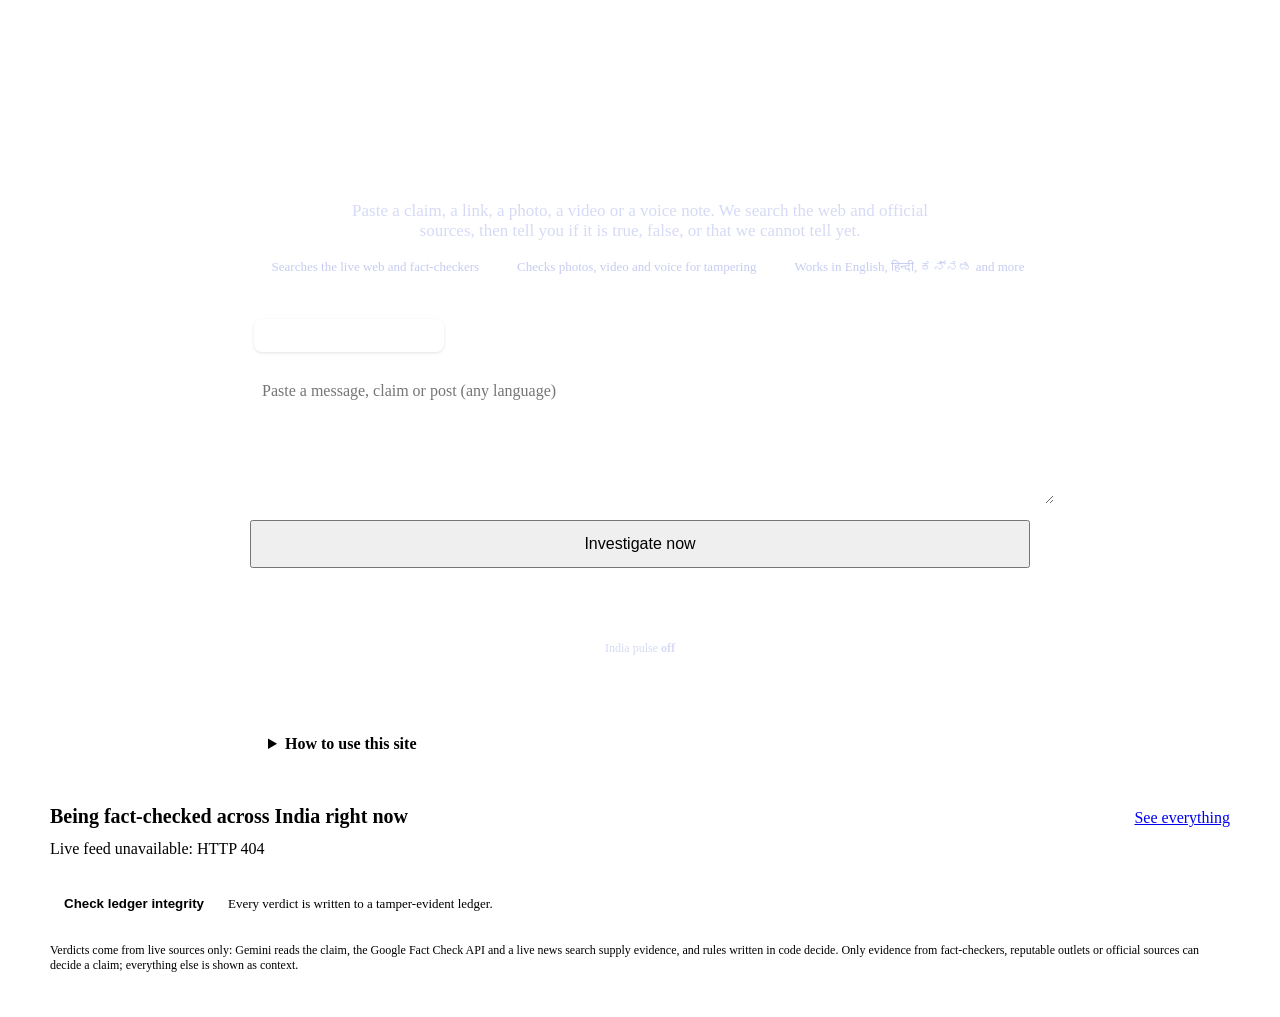
==== commit b63c26f6: "UI: indigo and marigold block-print look, jaali border, chakra loading state for media, voice, notic" ====
--- a/ui/index.html
+++ b/ui/index.html
@@ -7,15 +7,16 @@
 <link rel="stylesheet" href="/static/jv.css">
 <style>
   .wrap { max-width: 1180px; margin: 0 auto; padding: 0 16px; }
-  .hero { background: radial-gradient(900px 300px at 85% -10%, #dfe7ff 0, transparent 70%), radial-gradient(700px 260px at 0% 0%, #fff1de 0, transparent 70%); padding: 44px 0 28px; }
-  :root[data-theme="dark"] .hero { background: none; }
-  .hero h1 { margin: 0 auto 8px; max-width: 14em; text-align: center; font-size: clamp(30px, 5vw, 46px); line-height: 1.12; letter-spacing: -.02em; }
-  .hero .sub { text-align: center; color: var(--mute); max-width: 36em; margin: 0 auto 18px; font-size: 17px; }
-  .feats { display: flex; justify-content: center; flex-wrap: wrap; gap: 10px 22px; margin: 0 0 22px; color: var(--mute); font-size: 13px; }
+  .hero { background: radial-gradient(520px 260px at 88% 0, rgba(245, 181, 15, .38), transparent 70%), radial-gradient(circle at 14px 14px, rgba(255, 255, 255, .07) 2px, transparent 2.6px) 0 0 / 28px 28px, linear-gradient(180deg, var(--indigo-deep), var(--indigo)); padding: 40px 0 34px; color: #fff; }
+  :root[data-theme="dark"] .hero { background: none; color: var(--text); }
+  .wm { text-align: center; font-family: "Noto Sans Devanagari", sans-serif; font-size: 20px; font-weight: 700; color: var(--marigold); letter-spacing: .04em; margin-bottom: 6px; }
+  .hero h1 { margin: 0 auto 10px; max-width: 14em; text-align: center; font-size: clamp(32px, 5.4vw, 52px); line-height: 1.1; letter-spacing: -.02em; font-weight: 800; color: #fff; }
+  .hero .sub { text-align: center; color: #d6daf6; max-width: 36em; margin: 0 auto 18px; font-size: 17px; }
+  .feats { display: flex; justify-content: center; flex-wrap: wrap; gap: 10px 22px; margin: 0 0 22px; color: #c6ccf2; font-size: 13px; }
   .feats span { display: inline-flex; align-items: center; gap: 7px; }
-  .feats i { width: 8px; height: 8px; border-radius: 50%; background: var(--accent); display: inline-block; }
+  .feats i { width: 9px; height: 9px; border-radius: 2px; transform: rotate(45deg); background: var(--marigold); display: inline-block; }
   .card { background: var(--panel); border: 1px solid var(--line); border-radius: var(--radius); box-shadow: var(--shadow); padding: 18px; }
-  .invest { max-width: 780px; margin: 0 auto; }
+  .invest { max-width: 780px; margin: 0 auto; position: relative; border-top: 4px solid var(--saffron); }
   .tabs { display: flex; gap: 4px; flex-wrap: wrap; background: var(--idle-soft); border-radius: 10px; padding: 4px; margin-bottom: 14px; }
   .tabs button { flex: 1; min-width: 70px; background: transparent; color: var(--mute); border: 0; border-radius: 8px; padding: 9px 10px; cursor: pointer; font-weight: 600; }
   .tabs button[aria-selected="true"] { background: var(--panel); color: var(--accent); box-shadow: 0 1px 3px rgba(15, 26, 58, .12); }
@@ -31,6 +32,7 @@
   .langs { text-align: center; color: var(--mute); font-size: 13px; margin-top: 12px; }
   .pills { display: flex; flex-wrap: wrap; gap: 8px; justify-content: center; margin-top: 14px; }
   .pill { background: var(--panel); border: 1px solid var(--line); border-radius: 999px; padding: 3px 12px; font-size: 12px; color: var(--mute); }
+  .hero .pill { background: rgba(255, 255, 255, .1); border-color: rgba(255, 255, 255, .22); color: #d6daf6; } .hero .pill b { color: #fff; } .hero .pill.good b { color: #7fe3bd; }
   .pill b { color: var(--text); } .pill.good b { color: var(--ok); } .pill.bad b { color: var(--bad); }
   .results { max-width: 780px; margin: 18px auto 0; display: grid; gap: 14px; }
   .results:empty { display: none; }
@@ -83,6 +85,7 @@
 <body>
 <div class="hero">
   <div class="wrap">
+    <div class="wm" lang="hi">सत्यसूत्र</div>
     <h1>India's digital truth, in your hands</h1>
     <p class="sub">Paste a claim, a link, a photo, a video or a voice note. We search the web and official sources, then tell you if it is true, false, or that we cannot tell yet.</p>
     <div class="feats"><span><i></i>Searches the live web and fact-checkers</span><span><i></i>Checks photos, video and voice for tampering</span><span><i></i>Works in English, हिन्दी, ಕನ್ನಡ and more</span></div>
@@ -126,7 +129,13 @@
   <div class="results">
     <div class="card trace" id="trace" style="display:none"></div>
     <div id="links"></div>
-    <details class="card" style="margin-top:14px"><summary><b>How to use this site</b></summary>
+    <div id="out"></div>
+    <div id="act"></div>
+    <div id="rep"></div>
+    <div id="noticeOut"></div>
+    <div id="docOut"></div>
+    <div id="mediaOut"></div>
+    <details class="card" style="margin-top:6px"><summary><b>How to use this site</b></summary>
       <ol>
         <li><b>Text:</b> paste a forwarded message or claim, press Investigate. You see each step live, then the verdict with its sources. "Cannot tell" is an honest answer.</li>
         <li><b>Link or PDF, Image or video, Voice note:</b> use the other tabs. Image and video checks show tampering signals, never "this is real".</li>
@@ -135,12 +144,6 @@
         <li><b>After a check:</b> build a shareable Trust report, or delete the stored record of your checks.</li>
       </ol>
     </details>
-    <div id="out"></div>
-    <div id="act"></div>
-    <div id="rep"></div>
-    <div id="noticeOut"></div>
-    <div id="docOut"></div>
-    <div id="mediaOut"></div>
   </div>
 
   <div class="sectionhead"><h2>Being fact-checked across India right now</h2><a href="/officials">See everything</a></div>
@@ -303,7 +306,7 @@
     if (n.status === "reported") {
       box.append("In the news (context, not proof that it is true): ");
       n.hits.forEach((h, i) => { const a = el("a", "", h.publisher + ": " + h.title); a.href = h.url; a.target = "_blank"; a.rel = "noopener"; if (i) box.append(" | "); box.append(a); });
-    } else box.textContent = n.note;
+    } else box.textContent = "Not found in the news we checked.";
   } catch (_) { box.textContent = ""; }
 }
 
@@ -347,7 +350,7 @@
     const spec = await api("/card/spec", { method: "POST", headers: { "Content-Type": "application/json" }, body: JSON.stringify({ claim }) });
     const canvas = await drawCard(spec); canvas.style.maxWidth = "100%"; canvas.style.border = "1px solid #8884"; canvas.style.borderRadius = "8px";
     const dl = el("a", "", "Download the card (PNG)"); dl.href = "#"; dl.onclick = (e) => { e.preventDefault(); canvas.toBlob((b) => { const u = URL.createObjectURL(b), a = document.createElement("a"); a.href = u; a.download = spec.filename + ".png"; a.click(); setTimeout(() => URL.revokeObjectURL(u), 1000); }); };
-    box.replaceChildren(canvas, el("div"), dl, el("div", "small", "The card carries the answer and the source link, never the original image or video. " + (spec.lang === "hi" ? "The Hindi wording has not been reviewed by a native speaker." : "")));
+    box.replaceChildren(canvas, el("div"), dl,)
   } catch (e) { box.textContent = e.message; }
 }
 
@@ -368,7 +371,7 @@
   if (c.quote && c.quote !== c.text) box.append(el("div", "small", "original: " + c.quote));
   box.append(el("div", "small", SURE[c.confidence_band] || ""));
   const viaNews = c.label === "SUPPORTED" && c.citations && c.citations.length && c.citations.every((e) => e.route === "web");
-  if (advice) box.append(el("div", "advice", viaNews ? "Several reputable news outlets report this as fact. News can repeat itself and can be wrong, so this is a good sign, not a guarantee." : advice));
+  if (advice) box.append(el("div", "advice", viaNews ? "Several reputable news outlets report this as fact." : advice));
 
   const found = el("ul", "found"); box.append(el("div", "sect", "What we found"), found);
   if (c.citations && c.citations.length) {
@@ -406,7 +409,7 @@
 
 function showResult(body, out) {
   out.replaceChildren();
-  if (!body.claims.length) out.append(el("div", "claim small", "No checkable claim found in this text (" + body.extraction.status + "). Opinions and chatter are not claims."));
+  if (!body.claims.length) out.append(el("div", "claim small", "No checkable claim found in this text."));
   body.claims.forEach((c) => out.append(renderClaim(c)));
 }
 
@@ -421,7 +424,7 @@
   RECS[kind] = id;
   const box = $("rep"); box.replaceChildren();
   const n = Object.keys(RECS).length;
-  const card = el("div", "claim"); card.append(el("div", "small", "Trust report: one page with the verdict, the evidence, the sources, the graph and the limits, as a shareable link. It covers " + n + " submission" + (n > 1 ? "s" : "") + " from this session (" + Object.keys(RECS).join(", ") + ")."));
+  const card = el("div", "claim"); card.append(el("div", "small", "Trust report: the verdict, evidence and sources as one shareable link (" + n + " submission" + (n > 1 ? "s" : "") + ")."));
   const mk = (lang, label) => { const b = el("button", "ghost toggle", label); b.onclick = async () => { b.disabled = true; try { const r = await api("/report/build", { method: "POST", headers: { "Content-Type": "application/json" }, body: JSON.stringify({ record_ids: Object.values(RECS), lang }) }); window.open(r.url, "_blank"); } catch (e) { card.append(el("div", "err", "Could not build the report: " + e.message)); } b.disabled = false; }; return b; };
   const clear = el("button", "ghost toggle", "Start a new report"); clear.onclick = () => { Object.keys(RECS).forEach((k) => delete RECS[k]); box.replaceChildren(); };
   const del = el("button", "ghost toggle", "Delete these checks"); del.onclick = async () => {
@@ -450,7 +453,7 @@
     es.addEventListener("node_started", (m) => { const e = JSON.parse(m.data); open[e.node] = add("run", e.node); });
     es.addEventListener("tool_call", (m) => { const e = JSON.parse(m.data); add("tool", e.data.name, e.data.summary); });
     es.addEventListener("node_finished", (m) => { const e = JSON.parse(m.data); if (open[e.node]) { open[e.node].classList.remove("run"); open[e.node].append(" " + e.elapsed_ms + " ms"); } });
-    es.addEventListener("error", (m) => { if (m.data) { const e = JSON.parse(m.data); add("", "failed", (e.node || "") + " " + e.data.type); out.replaceChildren(el("div", "err", e.data.type === "ModelBusy" ? "The language model is at its free-tier limit or unreachable right now. Nothing was checked and nothing was guessed. If it is the per-minute limit, try again shortly; if it is the daily allowance, it resets later and waiting a minute will not help." : "The run stopped at " + (e.node || "a step") + " (" + e.data.type + "). No verdict was guessed.")); finish(); } else if (!gotResult) { finish(); } });
+    es.addEventListener("error", (m) => { if (m.data) { const e = JSON.parse(m.data); add("", "failed", (e.node || "") + " " + e.data.type); out.replaceChildren(el("div", "err", e.data.type === "ModelBusy" ? "The language model is at its limit right now. Try again shortly." : "The run stopped at " + (e.node || "a step") + " (" + e.data.type + ").")); finish(); } else if (!gotResult) { finish(); } });
     es.addEventListener("result", (m) => { gotResult = true; const b = JSON.parse(m.data); showResult(b, out); showActions(text, b); offerReport("claims", b.record_id); });
     es.addEventListener("run_finished", () => { setTimeout(finish, 300); });
   });
@@ -466,7 +469,7 @@
       row.append(Object.assign(el("b"), { textContent: l.status === "official" ? "Official link: " : l.status === "shortened" ? "Shortened link: " : l.status === "gov_style" ? "Government-style link: " : "Possible lookalike link: " }), l.reason + ".");
       box.append(row);
     });
-    if (d.links.some((l) => l.status === "lookalike" || l.status === "similar_name")) box.append(el("div", "small", "Do not open it or enter details. We checked the name only and never opened the link. To report a cyber fraud, use the official national portal or call the helpline from the official website."));
+    if (d.links.some((l) => l.status === "lookalike" || l.status === "similar_name")) box.append(el("div", "small", "Do not open it or enter details."));
   } catch (_) {}
 }
 
@@ -497,7 +500,7 @@
     $("act").replaceChildren();
     const got = await streamAgent(text);
     if (!got) showActions(text, { claims: [] });
-    if (!got && !out.childNodes.length) out.append(el("div", "claim small", "No checkable claim found in this text. Opinions and chatter are not claims."));
+    if (!got && !out.childNodes.length) out.append(el("div", "claim small", "No checkable claim found in this text."));
     $("go").disabled = false; $("spin").style.display = "none"; refreshPills();
     return;
   }
@@ -507,7 +510,7 @@
     const meta = el("div", "small");
     meta.textContent = body.from_cache ? "answered from cache" : "computed just now";
     out.append(meta);
-    if (!body.claims.length) out.append(el("div", "claim small", "No checkable claim found in this text (" + body.extraction.status + "). Opinions and chatter are not claims."));
+    if (!body.claims.length) out.append(el("div", "claim small", "No checkable claim found in this text."));
     body.claims.forEach((c) => out.append(renderClaim(c)));
   } catch (e) { out.append(el("div", "err", "Could not verify: " + e.message)); }
   finally { $("go").disabled = false; $("spin").style.display = "none"; refreshPills(); }
@@ -519,8 +522,32 @@
   catch (e) { out.prepend(el("div", "err", e.message)); }
 }
 
+function loading(title, items, o) {
+  o = o || {};
+  const wheel = el("div", "chakra"); wheel.setAttribute("aria-hidden", "true");
+  const NS = "http://www.w3.org/2000/svg"; const svg = document.createElementNS(NS, "svg"); svg.setAttribute("viewBox", "-50 -50 100 100");
+  const ring = (r, w) => { const c = document.createElementNS(NS, "circle"); c.setAttribute("r", r); c.setAttribute("fill", "none"); c.setAttribute("stroke", "currentColor"); c.setAttribute("stroke-width", w); return c; };
+  svg.append(ring(44, 4), ring(8, 4));
+  for (let i = 0; i < 24; i++) { const l = document.createElementNS(NS, "line"); l.setAttribute("y1", 9); l.setAttribute("y2", 43); l.setAttribute("stroke", "currentColor"); l.setAttribute("stroke-width", 2.2); l.setAttribute("stroke-linecap", "round"); l.setAttribute("transform", "rotate(" + i * 15 + ")"); svg.append(l); }
+  wheel.append(svg);
+  const t = el("span", "lt", "0 s"); const head = el("div"); head.append(el("b", "", title), t);
+  const ul = el("ul", "ll"); items.forEach((x) => ul.append(el("li", "", x)));
+  const body = el("div", "load-body"); body.append(head, ul);
+  if (o.skeleton) { const f = el("div", "film-skel"); for (let i = 0; i < o.skeleton; i++) f.append(el("i")); body.append(f); }
+  const card = el("div", "load"); card.setAttribute("role", "status"); card.setAttribute("aria-live", "polite"); card.append(wheel, body);
+  const t0 = Date.now(); const iv = setInterval(() => { if (!card.isConnected) return clearInterval(iv); t.textContent = Math.round((Date.now() - t0) / 1000) + " s"; }, 500);
+  if (!o.preview) return card;
+  const wrap = el("div"); wrap.style.display = "grid"; wrap.style.gap = "12px"; wrap.append(o.preview, card); return wrap;
+}
+function scanning(file) {
+  const box = el("div", "scan");
+  if (file.type.startsWith("video/")) { const v = el("video"); v.src = URL.createObjectURL(file); v.muted = true; v.preload = "metadata"; box.append(v); }
+  else { const i = el("img"); i.src = URL.createObjectURL(file); box.append(i); }
+  return box;
+}
+
 async function checkVideo(f, out) {
-  out.append(el("div", "small", "Sampling frames and running TruFor on each. This can take a little while."));
+  out.replaceChildren(loading("Checking the video", ["Sampling 8 frames", "Looking for edits", "Looking for AI generation", "Matching fact-checked images"], { preview: scanning(f), skeleton: 8 }));
   try {
     const r = await fetch("/video/check", { method: "POST", headers: { "x-filename": safeName(f) }, body: f });
     const body = await r.json();
@@ -549,7 +576,7 @@
   const f = $("file").files[0]; const out = $("mediaOut"); out.replaceChildren();
   if (!f) return;
   if (f.type.startsWith("video/")) return checkVideo(f, out);
-  out.append(el("div", "small", "Analysing " + f.name + " ..."));
+  out.replaceChildren(loading("Checking the image", ["Looking for edits", "Looking for AI generation", "Matching fact-checked images", "Reading file details"], { preview: scanning(f) }));
   try {
     const r = await fetch("/media/check", { method: "POST", headers: { "x-filename": safeName(f) }, body: f });
     const body = await r.json();
@@ -568,8 +595,7 @@
     card.append(head);
     const ul = el("ul"); body.reasons.forEach((x) => ul.append(el("li", "", x)));
     if (clean) {
-      card.append(el("div", "", "Both detectors came back clean and it is not a known debunked image, so it most likely is what it looks like."),
-                  el("div", "small", "That is not a guarantee. In our tests the edit detector missed about 4 in 10 spliced photos after sharing and the AI detector missed about 1 in 10 AI images, and neither detects face swaps. If it matters, ask where the photo first appeared."));
+      card.append(el("div", "", "No edits found, no AI generation found, and not a known debunked image."));
       const d = el("details"); d.append(el("summary", "small", "What each check found"), ul); card.append(d);
     } else card.append(ul);
     if (body.matches.length) {
@@ -586,18 +612,17 @@
 async function checkVoice() {
   const f = $("audio").files[0], box = $("voiceOut"); box.replaceChildren();
   if (!f) return;
-  box.textContent = "Reading the voice note...";
+  box.replaceChildren(loading("Listening to the voice note", ["Turning speech into text", "Detecting the language"]));
   try {
     const t = await api("/voice/transcribe", { method: "POST", headers: { "Content-Type": "application/octet-stream" }, body: await f.arrayBuffer() });
     box.replaceChildren(el("div", "", "Transcript (" + t.language + ", " + Math.round(t.language_prob * 100) + "% sure of the language, " + t.seconds + " s): " + t.text));
     offerReport("voice", t.record_id);
-    if (t.language_uncertain) box.append(el("div", "", "The language is uncertain, so the words may be wrong. Check the text before verifying."));
-    box.append(el("div", "", t.note));
+    if (t.language_uncertain) box.append(el("div", "", "The language is uncertain. Check the text before verifying."));
     try {
       const a = await api("/audio/check", { method: "POST", headers: { "Content-Type": "application/octet-stream" }, body: await f.arrayBuffer() });
       const suspect = a.label === "SYNTHETIC_SUSPECTED";
       const v = el("div", suspect ? "err" : "", (suspect ? "Voice: possibly synthetic or cloned. " : "Voice: no sign of synthetic speech found (this does not prove it is a real voice). ") + a.reasons.join(" "));
-      box.append(v, el("div", "small", a.note)); offerReport("audio", a.record_id);
+      box.append(v); offerReport("audio", a.record_id);
     } catch (e) { box.append(el("div", "small", "Voice check not run: " + e.message)); }
     $("text").value = t.text; $("uri").value = "";
     if (t.text.trim()) verify();
@@ -607,7 +632,7 @@
 async function checkNotice() {
   const f = $("notice").files[0], box = $("noticeOut"); box.replaceChildren();
   if (!f) return;
-  box.textContent = "Reading the notice...";
+  box.replaceChildren(loading("Reading the notice", ["Copying the text", "Checking links", "Checking scam wording"]));
   try {
     const n = await api("/notice/check", { method: "POST", headers: { "Content-Type": "application/octet-stream" }, body: await f.arrayBuffer() });
     box.replaceChildren();
@@ -615,7 +640,6 @@
     card.append(el("div", "small", "Read from the image" + (n.issuer ? " (it says it is from: " + n.issuer + ")" : "") + ":"), el("div", "q", n.text || "(nothing readable)"));
     const ul = el("ul"); n.findings.forEach((x) => { const li = el("li", x.level === "red_flag" ? "err" : "", (x.level === "red_flag" ? "Red flag: " : "") + x.text); ul.append(li); }); card.append(ul);
     if (n.text) { const b = el("button", "ghost toggle", "Check the claims in this text"); b.onclick = () => { $("text").value = n.text; $("uri").value = ""; verify(); window.scrollTo({ top: 0, behavior: "smooth" }); }; card.append(b); }
-    card.append(el("div", "small", n.note));
     box.append(card); offerReport("notice", n.record_id);
     if (n.plan && n.plan.intent !== "none") showActions(n.text, { claims: [] });
   } catch (e) { box.replaceChildren(el("div", "err", "Could not check the notice: " + e.message)); }
@@ -627,17 +651,17 @@
   card.append(el("div", "small", "Read from " + (n.url || n.name || "the file") + ":"), el("div", "q", n.text ? n.text.slice(0, 600) + (n.text.length > 600 ? " ..." : "") : "(no readable text)"));
   const ul = el("ul"); n.findings.forEach((x) => ul.append(el("li", x.level === "red_flag" ? "err" : "", (x.level === "red_flag" ? "Red flag: " : "") + x.text))); card.append(ul);
   if (n.text) { const b = el("button", "ghost toggle", "Check the claims in this text"); b.onclick = () => { $("text").value = n.text.slice(0, 2000); $("uri").value = ""; verify(); window.scrollTo({ top: 0, behavior: "smooth" }); }; card.append(b); }
-  card.append(el("div", "small", n.note)); box.append(card); offerReport(kind, n.record_id);
+  box.append(card); offerReport(kind, n.record_id);
 }
 async function checkPage() {
   const u = $("pageUrl").value.trim(); if (!u) return;
-  $("docOut").textContent = "Reading the page...";
+  $("docOut").replaceChildren(loading("Reading the page", ["Fetching the page", "Checking links", "Checking scam wording"]));
   try { showDoc(await api("/url/check", { method: "POST", headers: { "Content-Type": "application/json" }, body: JSON.stringify({ url: u }) }), "page"); }
   catch (e) { $("docOut").replaceChildren(el("div", "err", "Could not read the page: " + e.message)); }
 }
 async function checkPdf() {
   const f = $("pdf").files[0]; if (!f) return;
-  $("docOut").textContent = "Reading the PDF...";
+  $("docOut").replaceChildren(loading("Reading the PDF", ["Extracting the text", "Checking links", "Checking scam wording"]));
   try { showDoc(await api("/doc/check", { method: "POST", headers: { "Content-Type": "application/octet-stream", "x-filename": safeName(f) }, body: await f.arrayBuffer() }), "document"); }
   catch (e) { $("docOut").replaceChildren(el("div", "err", "Could not read the PDF: " + e.message)); }
 }
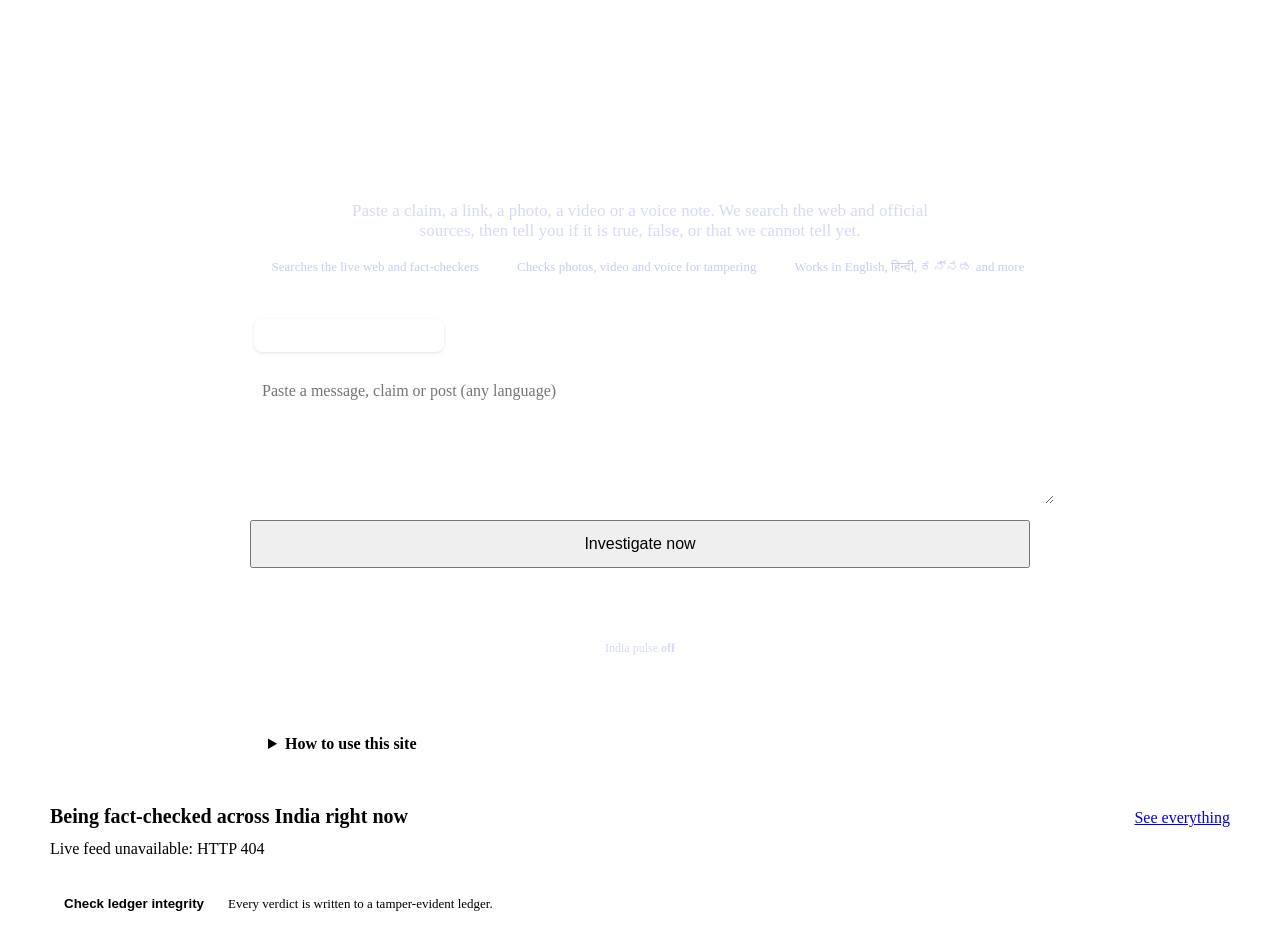
==== commit 578e2687: "UI: remove the footer explanation Co-Authored-By: Claude Sonnet 5.5 <noreply@anthropic.com>" ====
--- a/ui/index.html
+++ b/ui/index.html
@@ -152,11 +152,6 @@
   <div class="ledgerbar"><button class="ghost" id="chain">Check ledger integrity</button><span>Every verdict is written to a tamper-evident ledger.</span></div>
 </div>
 
-<footer>
-  Verdicts come from live sources only: Gemini reads the claim, the Google Fact Check API and a live news search supply evidence, and rules written in code decide.
-  Only evidence from fact-checkers, reputable outlets or official sources can decide a claim; everything else is shown as context.
-</footer>
-
 <script>
 const $ = (id) => document.getElementById(id);
 const el = (tag, cls, text) => { const e = document.createElement(tag); if (cls) e.className = cls; if (text !== undefined) e.textContent = text; return e; };
@@ -546,6 +541,9 @@
   return box;
 }
 
+const toneOf = (label, ok) => (label === "INCONCLUSIVE" ? (ok ? "ok" : "idle") : label === "EDITED" ? "bad" : "warn");
+function mediaHead(headline, label, ok) { return el("div", "headline " + toneOf(label, ok), headline || label.replaceAll("_", " ")); }
+
 async function checkVideo(f, out) {
   out.replaceChildren(loading("Checking the video", ["Sampling 8 frames", "Looking for edits", "Looking for AI generation", "Matching fact-checked images"], { preview: scanning(f), skeleton: 8 }));
   try {
@@ -565,7 +563,7 @@
     out.append(film);
     if (heats.length) { const b = el("button", "ghost toggle", "Show heatmaps"); b.onclick = () => { const on = heats[0].style.display === "none"; heats.forEach((h) => (h.style.display = on ? "" : "none")); b.textContent = on ? "Hide heatmaps" : "Show heatmaps"; }; out.append(b); }
     const card = el("div", "claim"); const head = el("div");
-    head.append(el("span", "badge " + body.label, body.label.replaceAll("_", " ")), " ", el("span", "small", body.duration_s + " s video, " + body.frames.length + " frames sampled"));
+    head.append(mediaHead(body.headline, body.label, body.forensics_available), el("div", "small", body.duration_s + " s video, " + body.frames.length + " frames checked"));
     card.append(head);
     const ul = el("ul"); body.reasons.forEach((x) => ul.append(el("li", "", x))); card.append(ul);
     out.append(card);
@@ -589,15 +587,15 @@
     out.append(stage);
     if (heat) { const b = el("button", "ghost toggle", "Hide heatmap"); b.onclick = () => { heat.style.display = heat.style.display === "none" ? "" : "none"; b.textContent = heat.style.display === "none" ? "Show heatmap" : "Hide heatmap"; }; out.append(b); }
     const card = el("div", "claim"); const head = el("div");
-    const clean = body.label === "INCONCLUSIVE" && body.forensics.available && !body.matches.length;
-    head.append(el("span", "badge " + (clean ? "SUPPORTED" : body.label), clean ? "NO SIGN OF EDITING OR AI" : body.label.replaceAll("_", " ")));
-    if (body.forensics.available) head.append(" ", el("span", "small", "edit score " + body.forensics.score.toFixed(2) + (body.forensics.ai_score != null ? ", AI-generated score " + body.forensics.ai_score.toFixed(2) : "") + " (" + body.forensics.device + ", " + body.forensics.seconds + " s)"));
+    const clean = body.label === "INCONCLUSIVE" && body.forensics.available;
+    head.append(mediaHead(body.headline, body.label, clean));
     card.append(head);
     const ul = el("ul"); body.reasons.forEach((x) => ul.append(el("li", "", x)));
-    if (clean) {
-      card.append(el("div", "", "No edits found, no AI generation found, and not a known debunked image."));
-      const d = el("details"); d.append(el("summary", "small", "What each check found"), ul); card.append(d);
-    } else card.append(ul);
+    card.append(ul);
+    if (body.forensics.available) {
+      const d = el("details"); d.append(el("summary", "small", "Technical details"), el("div", "small", "edit score " + body.forensics.score.toFixed(2) + (body.forensics.ai_score != null ? ", AI-made score " + body.forensics.ai_score.toFixed(2) : "") + " (" + body.forensics.device + ", " + (body.forensics.seconds != null ? body.forensics.seconds.toFixed(2) + " s" : "") + ")"));
+      card.append(d);
+    }
     if (body.matches.length) {
       card.append(el("div", "small", "Seen in fact-checks"));
       const m = el("ul");
@@ -621,7 +619,7 @@
     try {
       const a = await api("/audio/check", { method: "POST", headers: { "Content-Type": "application/octet-stream" }, body: await f.arrayBuffer() });
       const suspect = a.label === "SYNTHETIC_SUSPECTED";
-      const v = el("div", suspect ? "err" : "", (suspect ? "Voice: possibly synthetic or cloned. " : "Voice: no sign of synthetic speech found (this does not prove it is a real voice). ") + a.reasons.join(" "));
+      const v = el("div", "claim"); v.append(el("div", "headline " + (suspect ? "bad" : "ok"), a.headline || a.label), el("div", "", a.reasons.join(" ")));
       box.append(v); offerReport("audio", a.record_id);
     } catch (e) { box.append(el("div", "small", "Voice check not run: " + e.message)); }
     $("text").value = t.text; $("uri").value = "";
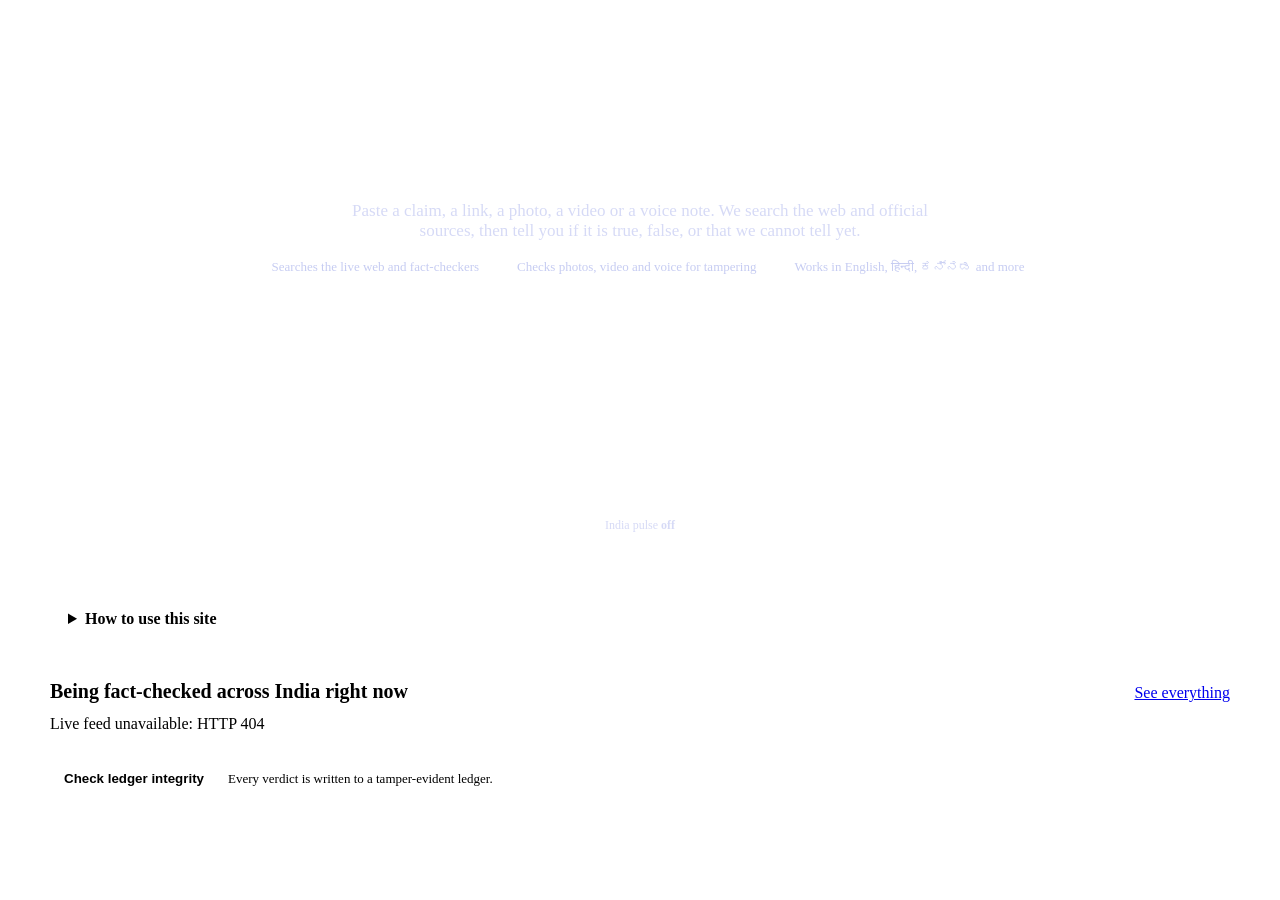
==== commit 1c8d60fa: "UI: home hub with one page per check (/check/claim|photo|notice|voice|link) Co-Authored-By: Claude S" ====
--- a/ui/index.html
+++ b/ui/index.html
@@ -30,6 +30,12 @@
   .drop + .drop { margin-top: 10px; }
   .cta { width: 100%; margin-top: 12px; padding: 13px; font-size: 16px; }
   .langs { text-align: center; color: var(--mute); font-size: 13px; margin-top: 12px; }
+  body.home .toolonly, body.tool .homeonly { display: none; }
+  .tiles { display: grid; gap: 14px; grid-template-columns: repeat(auto-fill, minmax(230px, 1fr)); max-width: 1000px; margin: 8px auto 0; }
+  .tile { display: flex; flex-direction: column; gap: 6px; background: var(--panel); color: var(--text); border: 1px solid var(--line); border-top: 4px solid var(--saffron); border-radius: var(--radius); padding: 18px; text-decoration: none; box-shadow: var(--shadow); transition: transform .15s, box-shadow .15s; }
+  .tile:hover { transform: translateY(-3px); box-shadow: 0 2px 4px rgba(35, 42, 116, .1), 0 18px 36px rgba(35, 42, 116, .14); }
+  .tile b { font-size: 18px; color: var(--indigo); } .tile span { color: var(--mute); font-size: 14px; }
+  .tile.safe { border-top-color: var(--madder); } .tile.pulse { border-top-color: var(--green); }
   .pills { display: flex; flex-wrap: wrap; gap: 8px; justify-content: center; margin-top: 14px; }
   .pill { background: var(--panel); border: 1px solid var(--line); border-radius: 999px; padding: 3px 12px; font-size: 12px; color: var(--mute); }
   .hero .pill { background: rgba(255, 255, 255, .1); border-color: rgba(255, 255, 255, .22); color: #d6daf6; } .hero .pill b { color: #fff; } .hero .pill.good b { color: #7fe3bd; }
@@ -86,11 +92,13 @@
 <div class="hero">
   <div class="wrap">
     <div class="wm" lang="hi">सत्यसूत्र</div>
-    <h1>India's digital truth, in your hands</h1>
-    <p class="sub">Paste a claim, a link, a photo, a video or a voice note. We search the web and official sources, then tell you if it is true, false, or that we cannot tell yet.</p>
-    <div class="feats"><span><i></i>Searches the live web and fact-checkers</span><span><i></i>Checks photos, video and voice for tampering</span><span><i></i>Works in English, हिन्दी, ಕನ್ನಡ and more</span></div>
-
-    <div class="card invest">
+    <h1 id="h1">India's digital truth, in your hands</h1>
+    <p class="sub" id="subline">Paste a claim, a link, a photo, a video or a voice note. We search the web and official sources, then tell you if it is true, false, or that we cannot tell yet.</p>
+    <div class="feats homeonly"><span><i></i>Searches the live web and fact-checkers</span><span><i></i>Checks photos, video and voice for tampering</span><span><i></i>Works in English, हिन्दी, ಕನ್ನಡ and more</span></div>
+
+    <div class="tiles homeonly" id="tiles"></div>
+
+    <div class="card invest toolonly">
       <div class="tabs" role="tablist" id="tabs">
         <button role="tab" data-tab="text" aria-selected="true">Text</button>
         <button role="tab" data-tab="link" aria-selected="false">Link or PDF</button>
@@ -111,8 +119,8 @@
       </div>
 
       <div class="tabpanel" data-panel="image" hidden>
-        <label class="drop"><input type="file" id="file" accept="image/*,video/*" hidden><strong>Drop an image or video here or click to choose</strong>Checked against fact-checkers' past articles and for editing. AI-generated video and face-swaps are not detected.</label>
-        <label class="drop"><input type="file" id="notice" accept="image/*" hidden><strong>A notice or message screenshot?</strong>We copy its text, then check links, scam wording and who it claims to be from.</label>
+        <label class="drop" id="dropFile"><input type="file" id="file" accept="image/*,video/*" hidden><strong>Drop an image or video here or click to choose</strong>Checked against fact-checkers' past articles and for editing. AI-generated video and face-swaps are not detected.</label>
+        <label class="drop" id="dropNotice"><input type="file" id="notice" accept="image/*" hidden><strong>A notice or message screenshot?</strong>We copy its text, then check links, scam wording and who it claims to be from.</label>
       </div>
 
       <div class="tabpanel" data-panel="audio" hidden>
@@ -126,7 +134,7 @@
 </div>
 
 <div class="wrap">
-  <div class="results">
+  <div class="results toolonly">
     <div class="card trace" id="trace" style="display:none"></div>
     <div id="links"></div>
     <div id="out"></div>
@@ -135,7 +143,9 @@
     <div id="noticeOut"></div>
     <div id="docOut"></div>
     <div id="mediaOut"></div>
-    <details class="card" style="margin-top:6px"><summary><b>How to use this site</b></summary>
+  </div>
+
+  <details class="card homeonly" style="margin-top:22px"><summary><b>How to use this site</b></summary>
       <ol>
         <li><b>Text:</b> paste a forwarded message or claim, press Investigate. You see each step live, then the verdict with its sources. "Cannot tell" is an honest answer.</li>
         <li><b>Link or PDF, Image or video, Voice note:</b> use the other tabs. Image and video checks show tampering signals, never "this is real".</li>
@@ -144,12 +154,11 @@
         <li><b>After a check:</b> build a shareable Trust report, or delete the stored record of your checks.</li>
       </ol>
     </details>
-  </div>
-
-  <div class="sectionhead"><h2>Being fact-checked across India right now</h2><a href="/officials">See everything</a></div>
-  <div class="grid" id="clusters"><div class="small">Loading...</div></div>
-
-  <div class="ledgerbar"><button class="ghost" id="chain">Check ledger integrity</button><span>Every verdict is written to a tamper-evident ledger.</span></div>
+
+  <div class="sectionhead homeonly"><h2>Being fact-checked across India right now</h2><a href="/officials">See everything</a></div>
+  <div class="grid homeonly" id="clusters"><div class="small">Loading...</div></div>
+
+  <div class="ledgerbar homeonly"><button class="ghost" id="chain">Check ledger integrity</button><span>Every verdict is written to a tamper-evident ledger.</span></div>
 </div>
 
 <script>
@@ -196,11 +205,37 @@
   } catch (e) { box.textContent = "Live feed unavailable: " + e.message; }
 }
 
+const MODES = {
+  "/check/claim": { tab: "text", title: "Check a claim", sub: "Paste a forwarded message, claim or post in any language. We search fact-checkers, official sources and the news, then tell you if it is true, false, or that we cannot tell yet." },
+  "/check/photo": { tab: "image", hide: "dropNotice", title: "Check a photo or video", sub: "We look for edits, AI-made pictures and images that fact-checkers have already covered." },
+  "/check/notice": { tab: "image", hide: "dropFile", title: "Check a notice or screenshot", sub: "We copy the text, then check its links, scam wording and who it says it is from." },
+  "/check/voice": { tab: "audio", title: "Check a voice note", sub: "We turn the voice into text, check what it says, and listen for a machine-made voice." },
+  "/check/link": { tab: "link", title: "Check a link or PDF", sub: "We read a public page or a PDF, check its links and wording, and can check the claims inside it." },
+};
+const TILES = [
+  ["/check/claim", "Check a claim", "Paste a forwarded message and get a verdict with sources.", ""],
+  ["/check/photo", "Photo or video", "Edits, AI-made pictures, and images already fact-checked.", ""],
+  ["/check/notice", "Notice or screenshot", "Fake notices, scam wording and look-alike links.", ""],
+  ["/check/voice", "Voice note", "Speech to text, the claim check, and a machine-voice check.", ""],
+  ["/check/link", "Link or PDF", "Read a public page or a circular and check it.", ""],
+  ["/guard", "Call guard", "Listen to a suspicious call and warn when it follows a scam script.", "safe"],
+  ["/help", "Private help", "Steps if private pictures are being shared or threatened.", "safe"],
+  ["/officials", "What is spreading", "What India is reading, searching and fact-checking now.", "pulse"],
+];
+const MODE = MODES[location.pathname.replace(/\/+$/, "")] || null;
+document.body.classList.add(MODE ? "tool" : "home");
+if (!MODE) TILES.forEach(([href, title, text, cls]) => { const a = el("a", "tile " + cls); a.href = href; a.append(el("b", "", title), el("span", "", text)); $("tiles").append(a); });
+else {
+  document.title = MODE.title + " | SATYASUTRA"; $("h1").textContent = MODE.title; $("subline").textContent = MODE.sub;
+  $("tabs").style.display = "none"; if (MODE.hide) $(MODE.hide).style.display = "none";
+}
+
 function selectTab(name) {
   document.querySelectorAll("#tabs button").forEach((b) => b.setAttribute("aria-selected", String(b.dataset.tab === name)));
   document.querySelectorAll(".tabpanel").forEach((p) => { p.hidden = p.dataset.panel !== name; });
 }
 document.querySelectorAll("#tabs button").forEach((b) => { b.onclick = () => selectTab(b.dataset.tab); });
+if (MODE) selectTab(MODE.tab);
 document.querySelectorAll("label.drop").forEach((drop) => {
   const input = drop.querySelector("input[type=file]"), title = drop.querySelector("strong"), first = title.textContent;
   ["dragenter", "dragover"].forEach((ev) => drop.addEventListener(ev, (e) => { e.preventDefault(); drop.classList.add("over"); }));
@@ -358,6 +393,8 @@
 };
 const SURE = { high: "We are confident in this.", medium: "We are fairly sure.", low: "There is little to go on, so treat this as a first look." };
 
+let FROM_DOC = false, CUR_DOC = false;          // set when the claims come from a document or page the person uploaded: "do not forward" advice is for forwarded rumours
+
 function renderClaim(c) {
   const [headline, tone, advice] = SAY[c.label] || [c.label, "idle", ""];
   const box = el("div", "claim t-" + tone);
@@ -366,7 +403,7 @@
   if (c.quote && c.quote !== c.text) box.append(el("div", "small", "original: " + c.quote));
   box.append(el("div", "small", SURE[c.confidence_band] || ""));
   const viaNews = c.label === "SUPPORTED" && c.citations && c.citations.length && c.citations.every((e) => e.route === "web");
-  if (advice) box.append(el("div", "advice", viaNews ? "Several reputable news outlets report this as fact." : advice));
+  if (advice && !(CUR_DOC && c.label === "UNVERIFIABLE_YET")) box.append(el("div", "advice", viaNews ? "Several reputable news outlets report this as fact." : advice));
 
   const found = el("ul", "found"); box.append(el("div", "sect", "What we found"), found);
   if (c.citations && c.citations.length) {
@@ -486,6 +523,7 @@
 }
 
 async function verify() {
+  CUR_DOC = FROM_DOC; FROM_DOC = false;
   const text = $("text").value.trim(), uri = $("uri").value.trim();
   const out = $("out"); out.replaceChildren();
   if (!text && !uri) return;
@@ -646,9 +684,11 @@
 function showDoc(n, kind) {
   const box = $("docOut"); box.replaceChildren();
   const card = el("div", "claim");
+  const red = n.findings.some((x) => x.level === "red_flag");
+  card.append(el("div", "headline " + (red ? "bad" : "ok"), n.text ? (red ? "Scam signs found" : "No scam signs found") : "Nothing readable"));
   card.append(el("div", "small", "Read from " + (n.url || n.name || "the file") + ":"), el("div", "q", n.text ? n.text.slice(0, 600) + (n.text.length > 600 ? " ..." : "") : "(no readable text)"));
   const ul = el("ul"); n.findings.forEach((x) => ul.append(el("li", x.level === "red_flag" ? "err" : "", (x.level === "red_flag" ? "Red flag: " : "") + x.text))); card.append(ul);
-  if (n.text) { const b = el("button", "ghost toggle", "Check the claims in this text"); b.onclick = () => { $("text").value = n.text.slice(0, 2000); $("uri").value = ""; verify(); window.scrollTo({ top: 0, behavior: "smooth" }); }; card.append(b); }
+  if (n.text) { const b = el("button", "ghost toggle", "Check the claims in this text"); b.onclick = () => { $("text").value = n.text.slice(0, 2000); $("uri").value = ""; FROM_DOC = true; verify(); window.scrollTo({ top: 0, behavior: "smooth" }); }; card.append(b); }
   box.append(card); offerReport(kind, n.record_id);
 }
 async function checkPage() {
